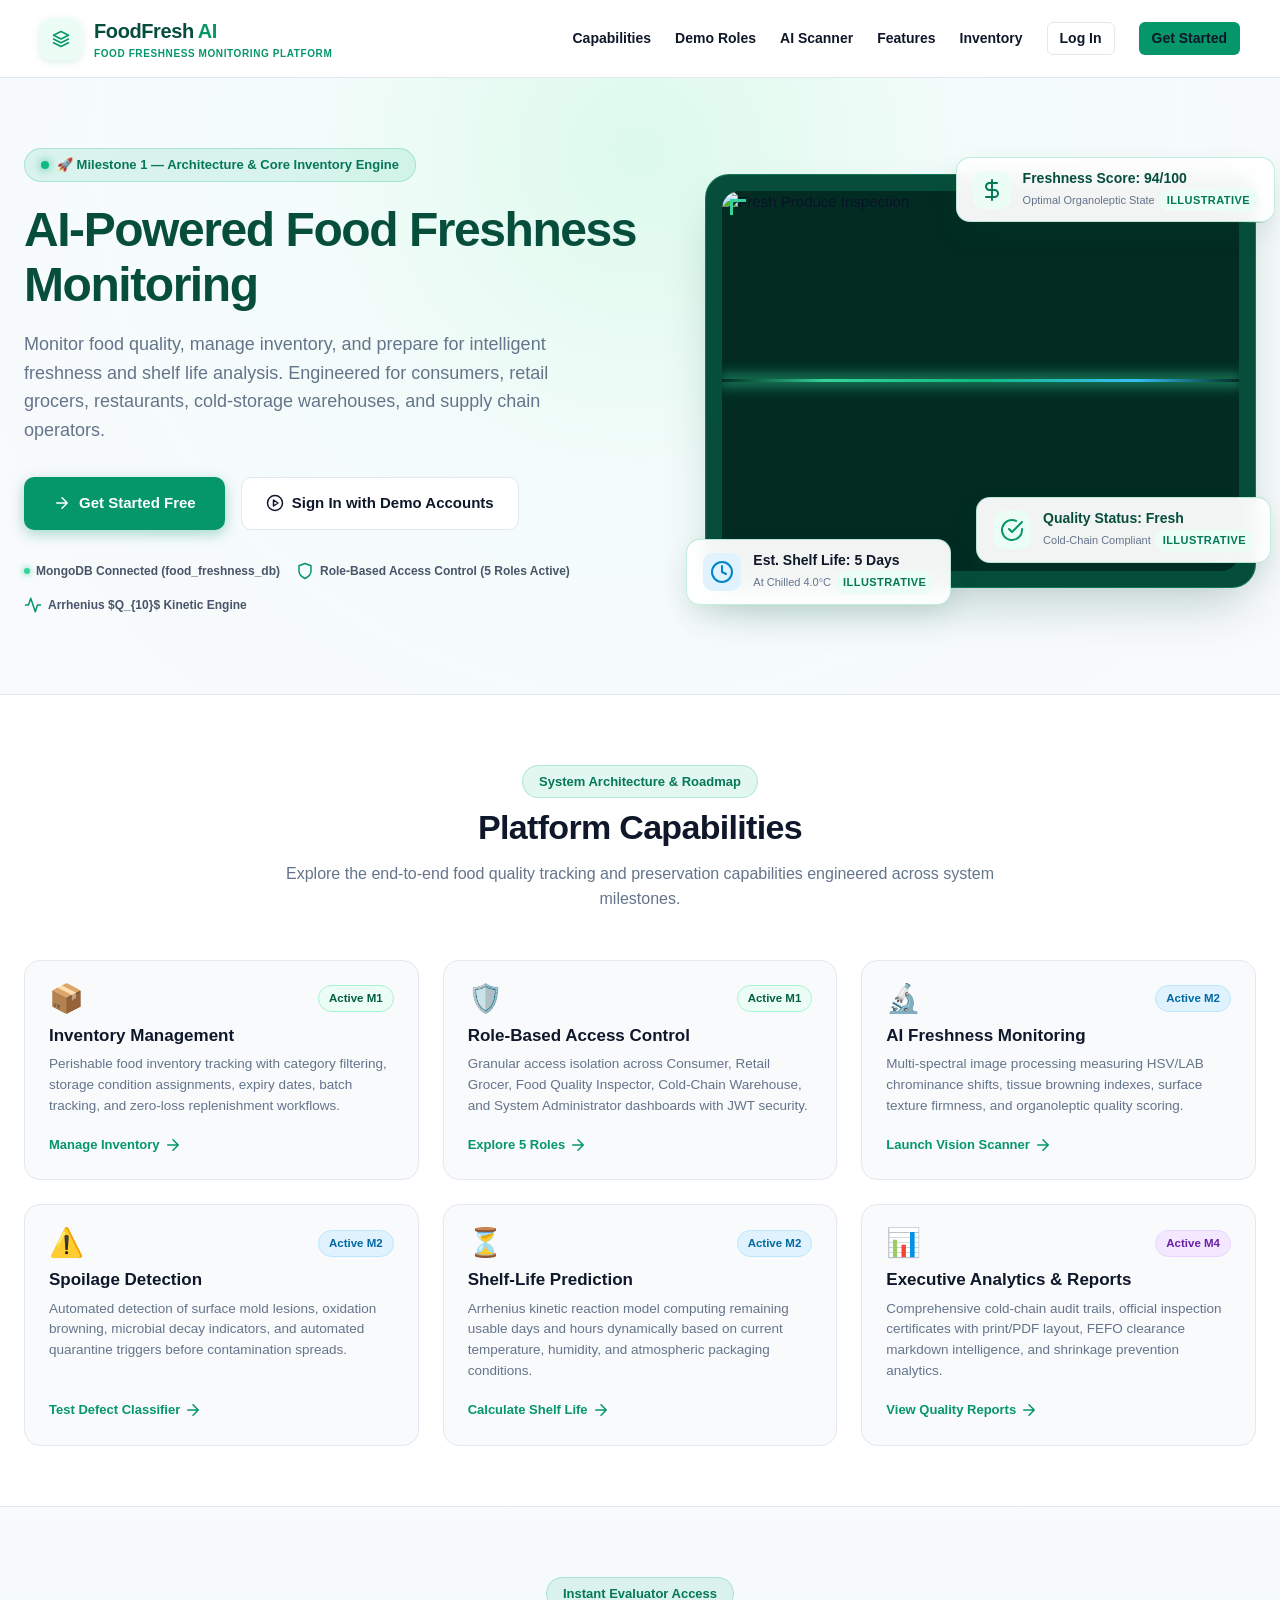
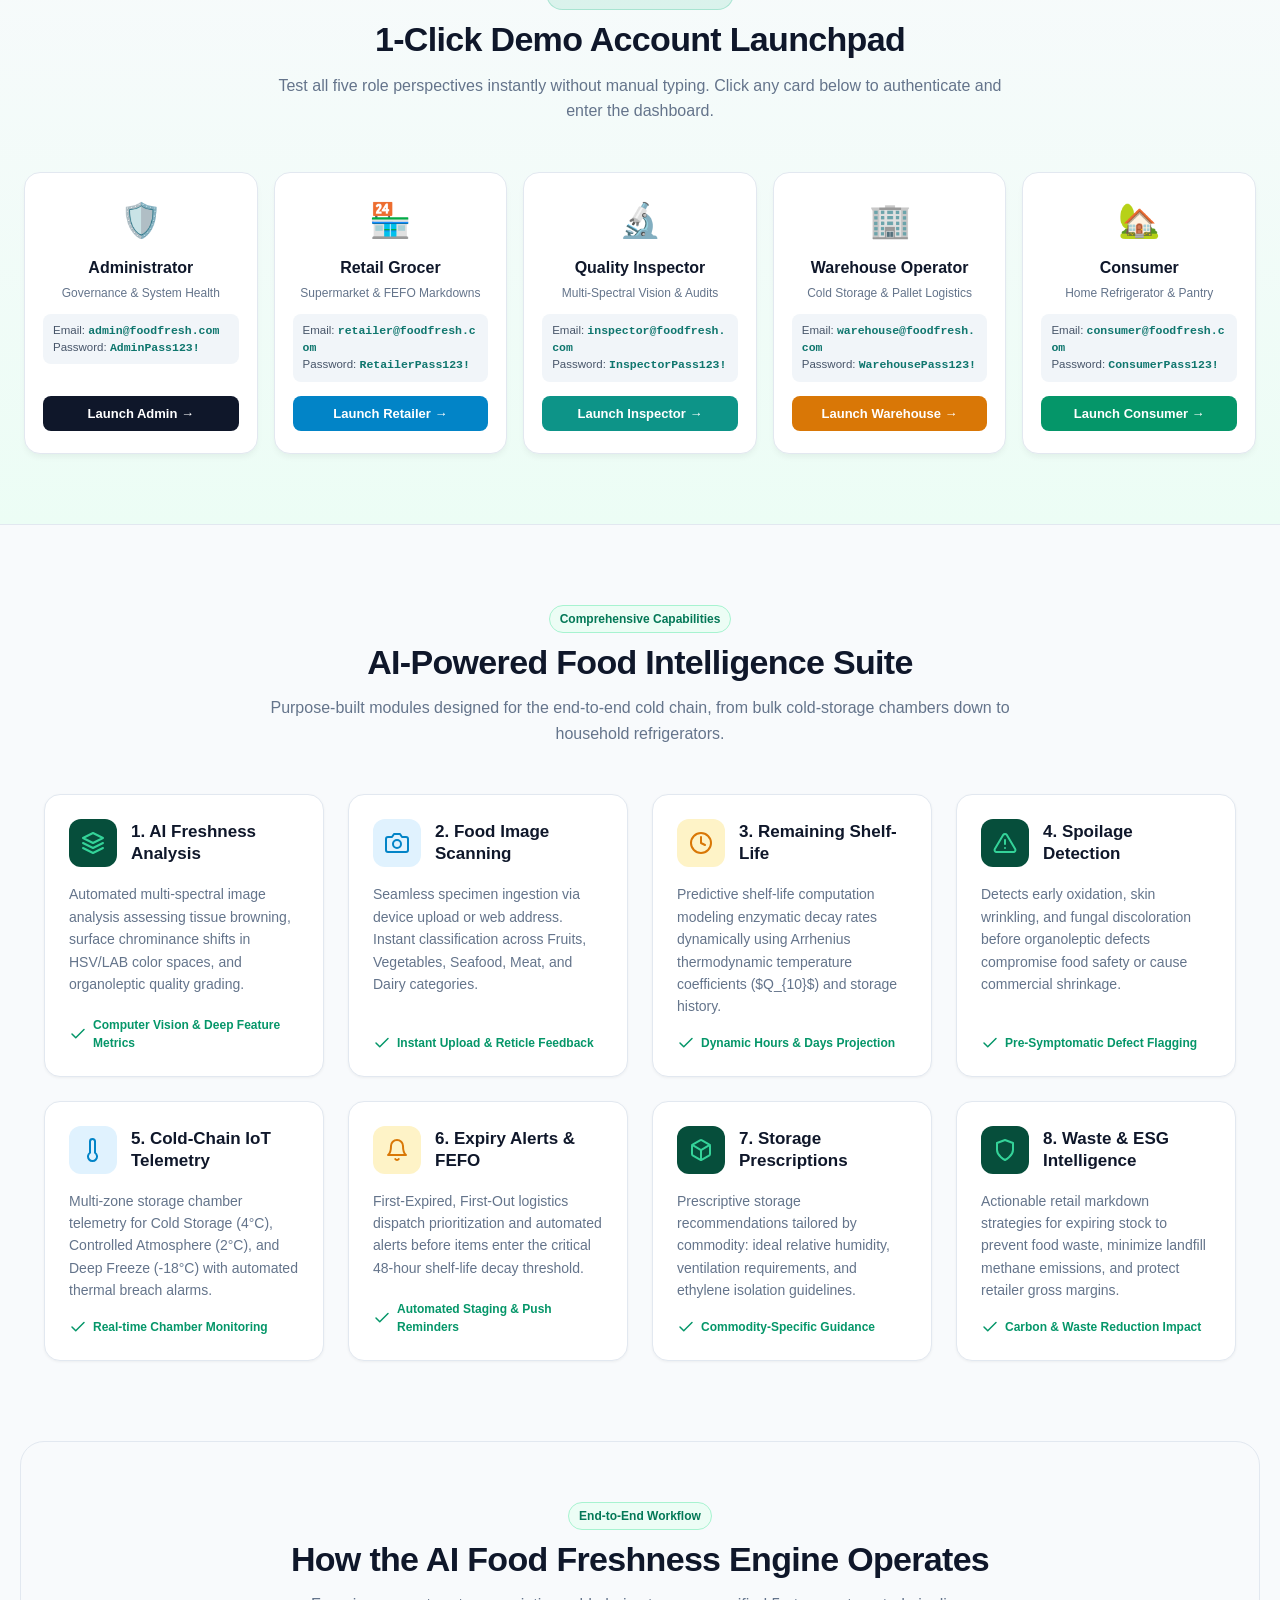
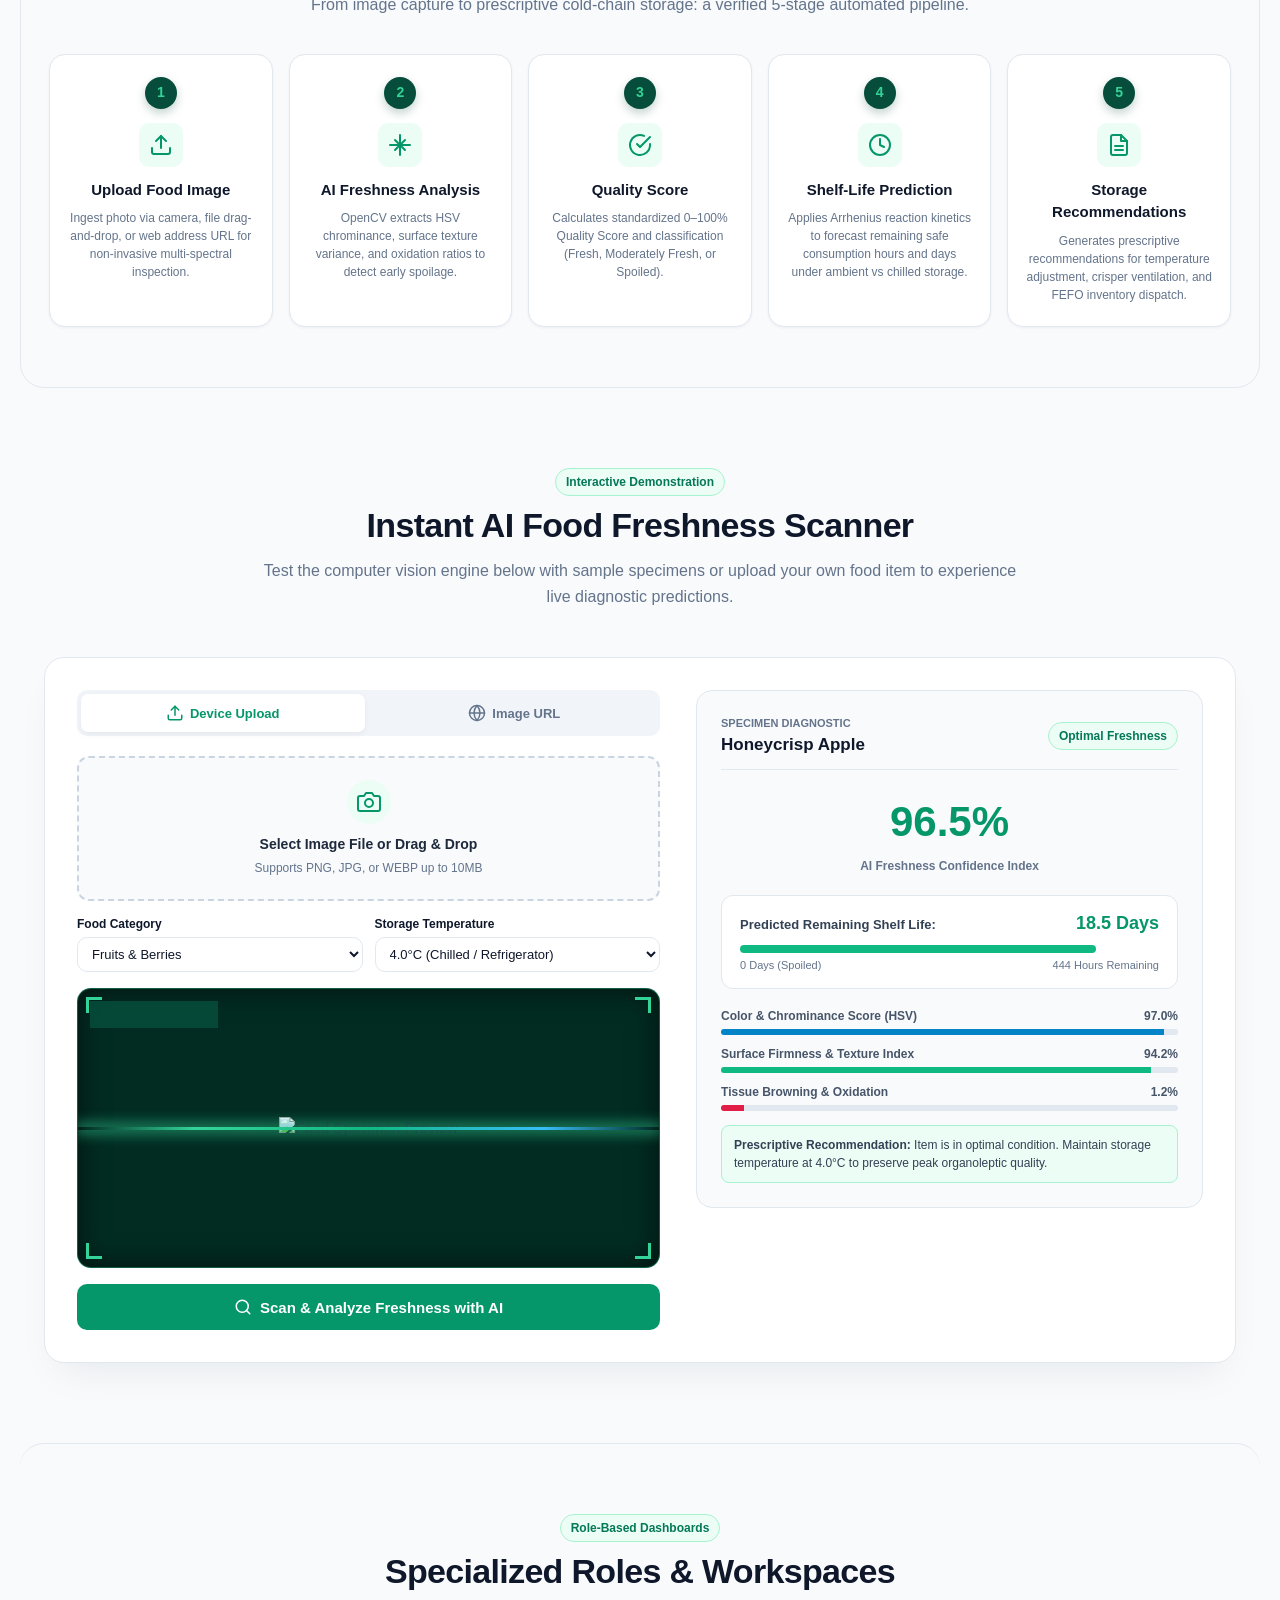
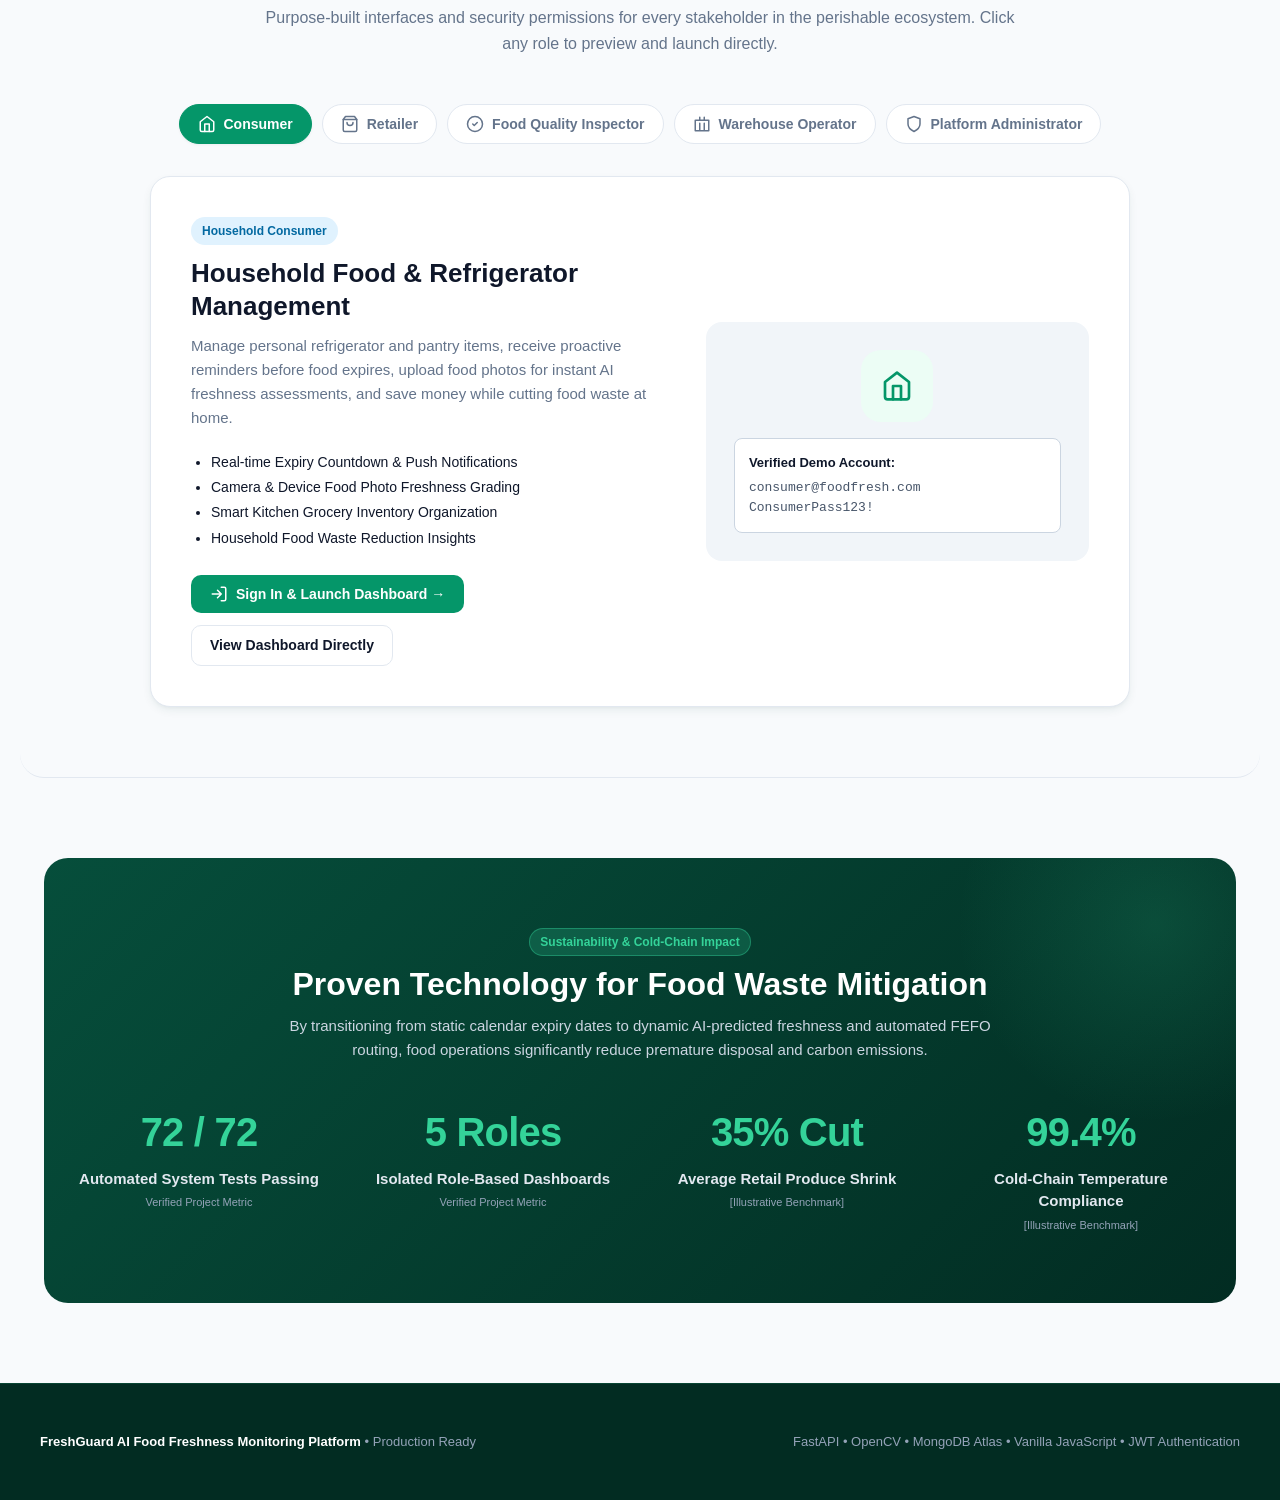
==== frontend/index.html @ 6774d681 "Initial commit: Food Freshness Monitoring Platform" ====
<!DOCTYPE html>
<html lang="en">
<head>
  <meta charset="UTF-8">
  <meta name="viewport" content="width=device-width, initial-scale=1.0">
  <title>FoodFresh AI | AI-Powered Food Freshness Monitoring Platform</title>
  <link rel="stylesheet" href="css/style.css">
  <link rel="stylesheet" href="css/dashboard.css">
  <style>
    /* ==========================================================================
       Landing Page Specific Styling - Premium Environmental Food-Tech SaaS
       ========================================================================== */
    .landing-header {
      background: rgba(255, 255, 255, 0.92);
      backdrop-filter: blur(12px);
      -webkit-backdrop-filter: blur(12px);
      border-bottom: 1px solid var(--border-color);
      padding: 16px 40px;
      display: flex;
      align-items: center;
      justify-content: space-between;
      position: sticky;
      top: 0;
      z-index: 100;
    }
    .landing-nav-links {
      display: flex;
      align-items: center;
      gap: 24px;
    }
    .landing-nav-links a {
      font-size: 14px;
      font-weight: 600;
      color: var(--text-main);
      transition: color 0.2s ease;
    }
    .landing-nav-links a:hover {
      color: var(--primary);
    }
    .landing-account {
      display: none;
      align-items: center;
      gap: 10px;
      white-space: nowrap;
    }
    .landing-account-name {
      color: var(--forest-900);
      font-size: 13px;
      font-weight: 700;
    }

    /* Hero Section */
    .landing-hero {
      position: relative;
      padding: 70px 24px 80px;
      background: radial-gradient(circle at 50% 12%, rgba(209, 250, 229, 0.7) 0%, rgba(240, 253, 250, 0.6) 40%, #f8fafc 85%);
      border-bottom: 1px solid var(--border-color);
      overflow: hidden;
    }
    .hero-container {
      max-width: 1240px;
      margin: 0 auto;
      display: grid;
      grid-template-columns: 1.15fr 1fr;
      gap: 48px;
      align-items: center;
    }
    @media (max-width: 960px) {
      .hero-container {
        grid-template-columns: 1fr;
        text-align: center;
        gap: 40px;
      }
      .landing-header {
        padding: 14px 20px;
      }
      .landing-nav-links {
        display: none;
      }
    }

    .hero-badge {
      display: inline-flex;
      align-items: center;
      gap: 8px;
      background: rgba(16, 185, 129, 0.12);
      color: var(--primary-hover);
      padding: 6px 16px;
      border-radius: var(--radius-full);
      font-size: 13px;
      font-weight: 700;
      margin-bottom: 20px;
      border: 1px solid rgba(16, 185, 129, 0.25);
    }
    .hero-title {
      font-size: 48px;
      font-weight: 900;
      color: #064e3b;
      letter-spacing: -0.03em;
      line-height: 1.15;
      margin-bottom: 18px;
    }
    .hero-subtitle {
      font-size: 18px;
      color: var(--text-muted);
      line-height: 1.6;
      margin-bottom: 32px;
      max-width: 580px;
    }
    .hero-actions {
      display: flex;
      align-items: center;
      gap: 16px;
      flex-wrap: wrap;
      margin-bottom: 32px;
    }
    @media (max-width: 960px) {
      .hero-actions {
        justify-content: center;
      }
      .hero-subtitle {
        margin-left: auto;
        margin-right: auto;
      }
    }

    .hero-status-pills {
      display: flex;
      align-items: center;
      gap: 16px;
      flex-wrap: wrap;
    }
    .hero-pill-item {
      display: flex;
      align-items: center;
      gap: 6px;
      font-size: 12px;
      color: #475569;
      font-weight: 600;
    }

    /* Hero Interactive Visual Showcase & Floating Badges */
    .hero-visual-card {
      position: relative;
      background: #064e3b;
      border-radius: 24px;
      overflow: visible;
      box-shadow: 0 25px 50px -12px rgba(6, 78, 59, 0.25);
      border: 1px solid rgba(52, 211, 153, 0.3);
      padding: 16px;
    }
    .hero-img-box {
      position: relative;
      width: 100%;
      height: 380px;
      border-radius: 18px;
      overflow: hidden;
      background: #022c22;
      display: flex;
      align-items: center;
      justify-content: center;
    }
    .hero-specimen-img {
      width: 100%;
      height: 100%;
      object-fit: cover;
      filter: saturate(1.1) contrast(1.05);
    }

    /* Floating Cards Positioning on Hero */
    .fc-top-right {
      top: -18px;
      right: -20px;
    }
    .fc-bottom-left {
      bottom: -18px;
      left: -20px;
    }
    .fc-bottom-right {
      bottom: 24px;
      right: -16px;
    }
    @media (max-width: 768px) {
      .floating-fresh-card {
        position: static;
        margin: 8px 0;
        animation: none;
      }
      .hero-visual-card {
        padding: 10px;
      }
      .hero-img-box {
        height: 260px;
      }
    }

    /* Section Headings */
    .section-wrap {
      max-width: 1240px;
      margin: 80px auto;
      padding: 0 24px;
    }
    .section-header-center {
      text-align: center;
      max-width: 760px;
      margin: 0 auto 48px;
    }
    .section-header-center h2 {
      font-size: 34px;
      font-weight: 800;
      color: #0f172a;
      letter-spacing: -0.02em;
      margin-bottom: 12px;
    }
    .section-header-center p {
      font-size: 16px;
      color: var(--text-muted);
      line-height: 1.6;
    }

    /* Feature Showcase 8-Card Grid */
    .features-grid {
      display: grid;
      grid-template-columns: repeat(auto-fit, minmax(270px, 1fr));
      gap: 24px;
    }
    .feature-card {
      background: #ffffff;
      border: 1px solid var(--border-color);
      border-radius: 16px;
      padding: 24px;
      box-shadow: var(--shadow-sm);
      transition: all 0.25s cubic-bezier(0.4, 0, 0.2, 1);
      display: flex;
      flex-direction: column;
      position: relative;
      overflow: hidden;
    }
    .feature-card:hover {
      transform: translateY(-4px);
      box-shadow: 0 16px 30px -6px rgba(6, 78, 59, 0.12);
      border-color: rgba(16, 185, 129, 0.4);
    }
    .feature-card-header {
      display: flex;
      align-items: center;
      gap: 14px;
      margin-bottom: 16px;
    }
    .feature-icon-box {
      width: 48px;
      height: 48px;
      border-radius: 12px;
      background: var(--primary-light);
      color: var(--primary);
      display: flex;
      align-items: center;
      justify-content: center;
      flex-shrink: 0;
    }
    .feature-icon-box.forest {
      background: #064e3b;
      color: #34d399;
    }
    .feature-icon-box.blue {
      background: #e0f2fe;
      color: #0284c7;
    }
    .feature-icon-box.amber {
      background: #fef3c7;
      color: #d97706;
    }
    .feature-card-title {
      font-size: 17px;
      font-weight: 700;
      color: var(--text-main);
      line-height: 1.3;
    }
    .feature-card-desc {
      font-size: 14px;
      color: var(--text-muted);
      line-height: 1.6;
      flex: 1;
      margin-bottom: 16px;
    }
    .feature-card-meta {
      font-size: 12px;
      font-weight: 600;
      color: var(--primary);
      display: flex;
      align-items: center;
      gap: 6px;
    }

    /* 5-Step Visual Animated Workflow */
    .workflow-timeline {
      display: grid;
      grid-template-columns: repeat(5, 1fr);
      gap: 16px;
      position: relative;
      margin-top: 20px;
    }
    @media (max-width: 1024px) {
      .workflow-timeline {
        grid-template-columns: 1fr;
        gap: 20px;
      }
    }
    .workflow-step-card {
      background: white;
      border: 1px solid var(--border-color);
      border-radius: 16px;
      padding: 22px 18px;
      text-align: center;
      position: relative;
      box-shadow: var(--shadow-sm);
      transition: all 0.25s ease;
      display: flex;
      flex-direction: column;
      align-items: center;
    }
    .workflow-step-card:hover {
      transform: translateY(-4px);
      box-shadow: var(--shadow-md);
      border-color: var(--accent);
    }
    .workflow-step-badge {
      width: 32px;
      height: 32px;
      border-radius: 50%;
      background: var(--forest-900);
      color: #34d399;
      font-weight: 800;
      font-size: 14px;
      display: flex;
      align-items: center;
      justify-content: center;
      margin-bottom: 14px;
      box-shadow: 0 4px 10px rgba(6, 78, 59, 0.25);
    }
    .workflow-step-icon {
      width: 44px;
      height: 44px;
      border-radius: 10px;
      background: var(--primary-light);
      color: var(--primary);
      display: flex;
      align-items: center;
      justify-content: center;
      margin-bottom: 12px;
    }
    .workflow-step-title {
      font-size: 15px;
      font-weight: 700;
      color: var(--text-main);
      margin-bottom: 8px;
    }
    .workflow-step-desc {
      font-size: 12px;
      color: var(--text-muted);
      line-height: 1.5;
    }

    /* Live Scanner Card */
    .scanner-showcase-card {
      background: #ffffff;
      border: 1px solid var(--border-color);
      border-radius: 20px;
      box-shadow: 0 20px 40px -15px rgba(15, 23, 42, 0.08);
      padding: 32px;
      display: grid;
      grid-template-columns: 1.15fr 1fr;
      gap: 36px;
      align-items: start;
    }
    @media (max-width: 960px) {
      .scanner-showcase-card {
        grid-template-columns: 1fr;
        padding: 20px;
      }
    }
    .scanner-mode-tabs {
      display: flex;
      gap: 8px;
      background: #f1f5f9;
      padding: 4px;
      border-radius: 10px;
      margin-bottom: 20px;
    }
    .scanner-mode-tab {
      flex: 1;
      padding: 10px;
      text-align: center;
      border: none;
      background: none;
      font-size: 13px;
      font-weight: 700;
      color: #64748b;
      cursor: pointer;
      border-radius: 7px;
      transition: all 0.2s ease;
      display: flex;
      align-items: center;
      justify-content: center;
      gap: 6px;
    }
    .scanner-mode-tab.active {
      background: #ffffff;
      color: var(--primary);
      box-shadow: 0 2px 6px rgba(0,0,0,0.06);
    }
    .scanner-viewport-box {
      position: relative;
      width: 100%;
      height: 280px;
      background: #022c22;
      border-radius: 14px;
      overflow: hidden;
      display: flex;
      align-items: center;
      justify-content: center;
      border: 1px solid rgba(52, 211, 153, 0.3);
      box-shadow: inset 0 0 30px rgba(0,0,0,0.6);
      margin-top: 16px;
    }
    .scanner-viewport-img {
      max-width: 100%;
      max-height: 100%;
      object-fit: contain;
      transition: all 0.3s ease;
    }
    .scanner-corner-bracket {
      position: absolute;
      width: 16px;
      height: 16px;
      border-color: #34d399;
      border-style: solid;
      pointer-events: none;
    }
    .c-tl { top: 8px; left: 8px; border-width: 3px 0 0 3px; }
    .c-tr { top: 8px; right: 8px; border-width: 3px 3px 0 0; }
    .c-bl { bottom: 8px; left: 8px; border-width: 0 0 3px 3px; }
    .c-br { bottom: 8px; right: 8px; border-width: 0 3px 3px 0; }
    .scanner-status-pill {
      position: absolute;
      top: 12px;
      left: 12px;
      background: rgba(6, 78, 59, 0.85);
      backdrop-filter: blur(4px);
      border: 1px solid rgba(52, 211, 153, 0.35);
      color: #34d399;
      font-size: 11px;
      font-weight: 700;
      padding: 4px 10px;
      border-radius: 9999px;
      display: flex;
      align-items: center;
      gap: 6px;
      z-index: 12;
    }
    .scanner-pulse-dot {
      width: 6px;
      height: 6px;
      background: #34d399;
      border-radius: 50%;
      box-shadow: 0 0 6px #34d399;
      animation: pDot 1.4s infinite ease-in-out;
    }
    @keyframes pDot {
      0%, 100% { opacity: 1; }
      50% { opacity: 0.3; }
    }
    .sample-pill-row {
      display: flex;
      gap: 8px;
      flex-wrap: wrap;
      margin: 10px 0 16px;
    }
    .sample-pill-btn {
      background: #f8fafc;
      border: 1px solid #cbd5e1;
      padding: 6px 12px;
      border-radius: 20px;
      font-size: 12px;
      font-weight: 600;
      color: #334155;
      cursor: pointer;
      transition: all 0.15s ease;
      display: inline-flex;
      align-items: center;
      gap: 6px;
    }
    .sample-pill-btn:hover, .sample-pill-btn.active {
      background: var(--primary);
      color: #ffffff;
      border-color: var(--primary);
    }
    .scanner-results-card {
      background: #f8fafc;
      border: 1px solid var(--border-color);
      border-radius: 16px;
      padding: 24px;
    }

    /* Role Showcase Section */
    .role-tabs-wrap {
      display: flex;
      justify-content: center;
      gap: 10px;
      flex-wrap: wrap;
      margin-bottom: 32px;
    }
    .role-nav-btn {
      background: white;
      border: 1px solid var(--border-color);
      padding: 10px 18px;
      border-radius: var(--radius-full);
      font-size: 14px;
      font-weight: 700;
      color: var(--text-muted);
      cursor: pointer;
      transition: var(--transition);
      display: flex;
      align-items: center;
      gap: 8px;
    }
    .role-nav-btn.active {
      background: var(--primary);
      color: white;
      border-color: var(--primary);
      box-shadow: var(--shadow-sm);
    }
    .role-display-card {
      max-width: 980px;
      margin: 0 auto;
      background: white;
      border: 1px solid var(--border-color);
      border-radius: 20px;
      padding: 40px;
      box-shadow: var(--shadow-md);
      display: grid;
      grid-template-columns: 1.25fr 1fr;
      gap: 36px;
      align-items: center;
    }
    @media (max-width: 800px) {
      .role-display-card {
        grid-template-columns: 1fr;
        padding: 24px;
      }
    }

    /* Impact Metrics */
    .impact-metrics-bar {
      background: var(--forest-gradient);
      color: white;
      padding: 70px 24px;
      margin-top: 80px;
      border-radius: 24px;
      position: relative;
      overflow: hidden;
    }
    .impact-metrics-bar::before {
      content: "";
      position: absolute;
      top: -30%;
      right: -10%;
      width: 400px;
      height: 400px;
      background: radial-gradient(circle, rgba(52, 211, 153, 0.15) 0%, transparent 70%);
      border-radius: 50%;
    }
    .impact-metrics-grid {
      max-width: 1200px;
      margin: 0 auto;
      display: grid;
      grid-template-columns: repeat(auto-fit, minmax(220px, 1fr));
      gap: 32px;
      text-align: center;
      position: relative;
      z-index: 2;
    }
    .impact-stat-val {
      font-size: 40px;
      font-weight: 900;
      color: #34d399;
      letter-spacing: -0.02em;
      margin-bottom: 6px;
    }
    .impact-stat-label {
      font-size: 15px;
      color: #e2e8f0;
      font-weight: 600;
    }
    .impact-stat-tag {
      font-size: 11px;
      color: #94a3b8;
      margin-top: 4px;
      font-weight: 500;
    }

    /* Platform Capabilities Styling */
    .capabilities-section {
      background: #ffffff;
      padding: 70px 24px 60px;
      border-bottom: 1px solid var(--border-color);
    }
    .capabilities-grid {
      display: grid;
      grid-template-columns: repeat(3, 1fr);
      gap: 24px;
      max-width: 1240px;
      margin: 0 auto;
    }
    @media (max-width: 992px) {
      .capabilities-grid {
        grid-template-columns: repeat(2, 1fr);
      }
    }
    @media (max-width: 640px) {
      .capabilities-grid {
        grid-template-columns: 1fr;
      }
    }
    .capability-card {
      background: #f8fafc;
      border: 1px solid var(--border-color);
      border-radius: 16px;
      padding: 24px;
      display: flex;
      flex-direction: column;
      justify-content: space-between;
      transition: all 0.25s ease;
      position: relative;
      overflow: hidden;
    }
    .capability-card:hover {
      transform: translateY(-4px);
      box-shadow: 0 12px 28px -6px rgba(15, 23, 42, 0.1);
      border-color: var(--primary);
      background: #ffffff;
    }
    .capability-badge-active {
      display: inline-flex;
      align-items: center;
      gap: 6px;
      padding: 4px 10px;
      border-radius: 9999px;
      font-size: 11.5px;
      font-weight: 700;
      background: #ecfdf5;
      color: #065f46;
      border: 1px solid #a7f3d0;
    }
    .capability-badge-m2 {
      display: inline-flex;
      align-items: center;
      gap: 6px;
      padding: 4px 10px;
      border-radius: 9999px;
      font-size: 11.5px;
      font-weight: 700;
      background: #e0f2fe;
      color: #0369a1;
      border: 1px solid #bae6fd;
    }
    .capability-badge-m4 {
      display: inline-flex;
      align-items: center;
      gap: 6px;
      padding: 4px 10px;
      border-radius: 9999px;
      font-size: 11.5px;
      font-weight: 700;
      background: #f3e8ff;
      color: #6b21a8;
      border: 1px solid #e9d5ff;
    }
    .capability-icon {
      font-size: 28px;
      line-height: 1;
    }
    .capability-title {
      font-size: 17px;
      font-weight: 800;
      color: #0f172a;
      margin-top: 6px;
      margin-bottom: 8px;
    }
    .capability-desc {
      font-size: 13.5px;
      color: #64748b;
      line-height: 1.55;
      margin-bottom: 16px;
    }
    .capability-link {
      font-size: 13px;
      font-weight: 700;
      color: var(--primary);
      display: inline-flex;
      align-items: center;
      gap: 4px;
      text-decoration: none;
      transition: gap 0.2s ease;
    }
    .capability-link:hover {
      gap: 8px;
      color: var(--primary-hover);
    }

    /* 1-Click Demo Launchpad Section Styling */
    .demo-launchpad-section {
      background: linear-gradient(180deg, #f8fafc 0%, #ecfdf5 100%);
      padding: 70px 24px;
      border-bottom: 1px solid var(--border-color);
    }
    .demo-launchpad-grid {
      display: grid;
      grid-template-columns: repeat(5, 1fr);
      gap: 16px;
      max-width: 1240px;
      margin: 0 auto;
    }
    @media (max-width: 1100px) {
      .demo-launchpad-grid {
        grid-template-columns: repeat(3, 1fr);
      }
    }
    @media (max-width: 720px) {
      .demo-launchpad-grid {
        grid-template-columns: 1fr;
      }
    }
    .demo-role-card {
      background: #ffffff;
      border: 1px solid #e2e8f0;
      border-radius: 16px;
      padding: 22px 18px;
      text-align: center;
      display: flex;
      flex-direction: column;
      justify-content: space-between;
      box-shadow: 0 4px 6px -1px rgba(0, 0, 0, 0.05);
      transition: all 0.25s ease;
    }
    .demo-role-card:hover {
      transform: translateY(-4px);
      box-shadow: 0 14px 24px -4px rgba(13, 148, 136, 0.15);
      border-color: #10b981;
    }
    .demo-role-icon {
      font-size: 34px;
      margin-bottom: 10px;
    }
    .demo-role-name {
      font-size: 16px;
      font-weight: 800;
      color: #0f172a;
      margin-bottom: 4px;
    }
    .demo-role-scope {
      font-size: 12px;
      color: #64748b;
      margin-bottom: 12px;
    }
    .demo-role-creds {
      background: #f1f5f9;
      border-radius: 8px;
      padding: 8px 10px;
      font-size: 11.5px;
      color: #475569;
      text-align: left;
      margin-bottom: 14px;
      word-break: break-all;
    }
    .demo-role-creds code {
      color: #0f766e;
      font-weight: 700;
    }
    .demo-launch-btn {
      width: 100%;
      padding: 10px 14px;
      font-size: 13px;
      font-weight: 700;
      border-radius: 8px;
      border: none;
      cursor: pointer;
      display: inline-flex;
      align-items: center;
      justify-content: center;
      gap: 6px;
      transition: all 0.2s ease;
    }
    .demo-launch-btn:hover {
      opacity: 0.92;
      transform: translateY(-1px);
    }

    .landing-footer {
      background: #022c22;
      color: #94a3b8;
      padding: 48px 24px;
      text-align: center;
      font-size: 13px;
      border-top: 1px solid rgba(52, 211, 153, 0.15);
    }
  </style>
</head>
<body>

  <!-- Navigation Header -->
  <header class="landing-header">
    <div style="display: flex; align-items: center; gap: 12px;">
      <div class="brand-icon" style="width: 42px; height: 42px; border-radius: 12px; background: var(--primary-light); color: var(--primary); display: flex; align-items: center; justify-content: center; font-size: 22px; box-shadow: 0 2px 8px rgba(5, 150, 105, 0.15);">
        🌱
      </div>
      <div>
        <div style="font-weight: 900; font-size: 20px; color: #064e3b; letter-spacing: -0.02em; display: flex; align-items: center; gap: 4px;">
          FoodFresh<span style="color: var(--primary);">AI</span>
        </div>
        <div style="font-size: 10px; font-weight: 800; color: #059669; text-transform: uppercase; letter-spacing: 0.06em;">
          Food Freshness Monitoring Platform
        </div>
      </div>
    </div>

    <nav class="landing-nav-links">
      <a href="#capabilities">Capabilities</a>
      <a href="#demo-launchpad">Demo Roles</a>
      <a href="#scanner">AI Scanner</a>
      <a href="#features">Features</a>
      <a href="inventory.html">Inventory</a>
      <a href="login.html" class="btn btn-secondary btn-sm" style="font-weight:700;">Log In</a>
      <a href="register.html" class="btn btn-primary btn-sm" style="font-weight:700;">Get Started</a>
    </nav>
    <div id="landing-account" class="landing-account" aria-live="polite">
      <span id="landing-account-name" class="landing-account-name"></span>
      <a id="landing-dashboard-link" href="dashboard.html" class="btn btn-primary btn-sm">My Dashboard</a>
      <a href="profile.html" class="btn btn-secondary btn-sm">Account</a>
      <button id="landing-signout" type="button" class="btn btn-secondary btn-sm">Sign out</button>
    </div>
  </header>

  <!-- Hero Section -->
  <section class="landing-hero" id="home">
    <div class="hero-container">
      <!-- Left Hero Column -->
      <div>
        <div class="hero-badge">
          <span class="scanner-pulse-dot" style="display:inline-block; width:8px; height:8px; border-radius:50%; background:#10b981; box-shadow:0 0 10px #10b981;"></span>
          <span>🚀 Milestone 1 — Architecture &amp; Core Inventory Engine</span>
        </div>
        <h1 class="hero-title">AI-Powered Food Freshness Monitoring</h1>
        <p class="hero-subtitle">
          Monitor food quality, manage inventory, and prepare for intelligent freshness and shelf life analysis. Engineered for consumers, retail grocers, restaurants, cold-storage warehouses, and supply chain operators.
        </p>

        <div class="hero-actions">
          <a href="register.html" class="btn btn-primary" style="padding: 14px 28px; font-size: 15px; font-weight: 700; box-shadow: 0 4px 14px rgba(5, 150, 105, 0.35);">
            <span class="svg-icon">
              <svg viewBox="0 0 24 24"><path d="M5 12h14M12 5l7 7-7 7"/></svg>
            </span>
            Get Started Free
          </a>
          <a href="#demo-launchpad" class="btn btn-secondary" style="padding: 14px 24px; font-size: 15px; font-weight: 600;">
            <span class="svg-icon">
              <svg viewBox="0 0 24 24"><circle cx="12" cy="12" r="10"/><polygon points="10 8 16 12 10 16 10 8"/></svg>
            </span>
            Sign In with Demo Accounts
          </a>
        </div>

        <div class="hero-status-pills">
          <div class="hero-pill-item">
            <span class="scanner-pulse-dot"></span>
            <span>MongoDB Connected (food_freshness_db)</span>
          </div>
          <div class="hero-pill-item">
            <span class="svg-icon" style="color: var(--primary);">
              <svg viewBox="0 0 24 24"><path d="M12 22s8-4 8-10V5l-8-3-8 3v7c0 6 8 10 8 10z"/></svg>
            </span>
            <span>Role-Based Access Control (5 Roles Active)</span>
          </div>
          <div class="hero-pill-item">
            <span class="svg-icon" style="color: var(--primary);">
              <svg viewBox="0 0 24 24"><path d="M22 12h-4l-3 9L9 3l-3 9H2"/></svg>
            </span>
            <span>Arrhenius $Q_{10}$ Kinetic Engine</span>
          </div>
        </div>
      </div>

      <!-- Right Hero Visual with Specimen & Floating Illustrative Cards -->
      <div>
        <div class="hero-visual-card">
          <div class="hero-img-box">
            <!-- Specimen Photo -->
            <img
              src="https://images.unsplash.com/photo-1619566636858-adf3ef46400b?auto=format&fit=crop&w=800&q=80"
              alt="Fresh Produce Inspection"
              class="hero-specimen-img"
            >
            <!-- Animated Laser Scan Beam -->
            <div class="scanner-laser-bar"></div>
            <!-- Reticle brackets -->
            <div class="scanner-corner-bracket c-tl"></div>
            <div class="scanner-corner-bracket c-tr"></div>
            <div class="scanner-corner-bracket c-bl"></div>
            <div class="scanner-corner-bracket c-br"></div>
          </div>

          <!-- Floating Illustrative Badges (Explicitly Labeled) -->
          <div class="floating-fresh-card fc-top-right delay-1">
            <div style="width: 38px; height: 38px; border-radius: 10px; background: #ecfdf5; color: #047857; display: flex; align-items: center; justify-content: center;">
              <span class="svg-icon svg-icon-lg">
                <svg viewBox="0 0 24 24"><path d="M12 2v20M17 5H9.5a3.5 3.5 0 0 0 0 7h5a3.5 3.5 0 0 1 0 7H6"/></svg>
              </span>
            </div>
            <div>
              <div style="font-size: 14px; font-weight: 800; color: #064e3b;">Freshness Score: 94/100</div>
              <div style="font-size: 11px; color: #64748b; display: flex; align-items: center; gap: 4px;">
                <span>Optimal Organoleptic State</span>
                <span class="floating-card-pill">Illustrative</span>
              </div>
            </div>
          </div>

          <div class="floating-fresh-card fc-bottom-left delay-2">
            <div style="width: 38px; height: 38px; border-radius: 10px; background: #e0f2fe; color: #0284c7; display: flex; align-items: center; justify-content: center;">
              <span class="svg-icon svg-icon-lg">
                <svg viewBox="0 0 24 24"><circle cx="12" cy="12" r="10"/><polyline points="12 6 12 12 16 14"/></svg>
              </span>
            </div>
            <div>
              <div style="font-size: 14px; font-weight: 800; color: #0f172a;">Est. Shelf Life: 5 Days</div>
              <div style="font-size: 11px; color: #64748b; display: flex; align-items: center; gap: 4px;">
                <span>At Chilled 4.0°C</span>
                <span class="floating-card-pill">Illustrative</span>
              </div>
            </div>
          </div>

          <div class="floating-fresh-card fc-bottom-right">
            <div style="width: 38px; height: 38px; border-radius: 10px; background: #ecfdf5; color: #059669; display: flex; align-items: center; justify-content: center;">
              <span class="svg-icon svg-icon-lg">
                <svg viewBox="0 0 24 24"><path d="M22 11.08V12a10 10 0 1 1-5.93-9.14"/><polyline points="22 4 12 14.01 9 11.01"/></svg>
              </span>
            </div>
            <div>
              <div style="font-size: 14px; font-weight: 800; color: #064e3b;">Quality Status: Fresh</div>
              <div style="font-size: 11px; color: #64748b; display: flex; align-items: center; gap: 4px;">
                <span>Cold-Chain Compliant</span>
                <span class="floating-card-pill">Illustrative</span>
              </div>
            </div>
          </div>
        </div>
      </div>
    </div>
  </section>

  <!-- Platform Capabilities Section (Milestone 1, 2 & 4 Architecture) -->
  <section id="capabilities" class="capabilities-section">
    <div class="section-header-center">
      <span class="hero-badge" style="margin-bottom: 8px;">System Architecture &amp; Roadmap</span>
      <h2>Platform Capabilities</h2>
      <p>Explore the end-to-end food quality tracking and preservation capabilities engineered across system milestones.</p>
    </div>

    <div class="capabilities-grid">
      <!-- 1. Inventory Management (Active M1) -->
      <div class="capability-card">
        <div>
          <div style="display:flex; justify-content:space-between; align-items:center; margin-bottom:12px;">
            <div class="capability-icon">📦</div>
            <span class="capability-badge-active">Active M1</span>
          </div>
          <h3 class="capability-title">Inventory Management</h3>
          <p class="capability-desc">
            Perishable food inventory tracking with category filtering, storage condition assignments, expiry dates, batch tracking, and zero-loss replenishment workflows.
          </p>
        </div>
        <div>
          <a href="inventory.html" class="capability-link">
            <span>Manage Inventory</span>
            <span class="svg-icon"><svg viewBox="0 0 24 24"><path d="M5 12h14M12 5l7 7-7 7"/></svg></span>
          </a>
        </div>
      </div>

      <!-- 2. Role-Based Access Control (Active M1) -->
      <div class="capability-card">
        <div>
          <div style="display:flex; justify-content:space-between; align-items:center; margin-bottom:12px;">
            <div class="capability-icon">🛡️</div>
            <span class="capability-badge-active">Active M1</span>
          </div>
          <h3 class="capability-title">Role-Based Access Control</h3>
          <p class="capability-desc">
            Granular access isolation across Consumer, Retail Grocer, Food Quality Inspector, Cold-Chain Warehouse, and System Administrator dashboards with JWT security.
          </p>
        </div>
        <div>
          <a href="#demo-launchpad" class="capability-link">
            <span>Explore 5 Roles</span>
            <span class="svg-icon"><svg viewBox="0 0 24 24"><path d="M5 12h14M12 5l7 7-7 7"/></svg></span>
          </a>
        </div>
      </div>

      <!-- 3. AI Freshness Monitoring (Milestone 2) -->
      <div class="capability-card">
        <div>
          <div style="display:flex; justify-content:space-between; align-items:center; margin-bottom:12px;">
            <div class="capability-icon">🔬</div>
            <span class="capability-badge-m2">Active M2</span>
          </div>
          <h3 class="capability-title">AI Freshness Monitoring</h3>
          <p class="capability-desc">
            Multi-spectral image processing measuring HSV/LAB chrominance shifts, tissue browning indexes, surface texture firmness, and organoleptic quality scoring.
          </p>
        </div>
        <div>
          <a href="scan.html" class="capability-link">
            <span>Launch Vision Scanner</span>
            <span class="svg-icon"><svg viewBox="0 0 24 24"><path d="M5 12h14M12 5l7 7-7 7"/></svg></span>
          </a>
        </div>
      </div>

      <!-- 4. Spoilage Detection (Milestone 2) -->
      <div class="capability-card">
        <div>
          <div style="display:flex; justify-content:space-between; align-items:center; margin-bottom:12px;">
            <div class="capability-icon">⚠️</div>
            <span class="capability-badge-m2">Active M2</span>
          </div>
          <h3 class="capability-title">Spoilage Detection</h3>
          <p class="capability-desc">
            Automated detection of surface mold lesions, oxidation browning, microbial decay indicators, and automated quarantine triggers before contamination spreads.
          </p>
        </div>
        <div>
          <a href="#scanner" class="capability-link">
            <span>Test Defect Classifier</span>
            <span class="svg-icon"><svg viewBox="0 0 24 24"><path d="M5 12h14M12 5l7 7-7 7"/></svg></span>
          </a>
        </div>
      </div>

      <!-- 5. Shelf-Life Prediction (Milestone 2) -->
      <div class="capability-card">
        <div>
          <div style="display:flex; justify-content:space-between; align-items:center; margin-bottom:12px;">
            <div class="capability-icon">⏳</div>
            <span class="capability-badge-m2">Active M2</span>
          </div>
          <h3 class="capability-title">Shelf-Life Prediction</h3>
          <p class="capability-desc">
            Arrhenius kinetic reaction model computing remaining usable days and hours dynamically based on current temperature, humidity, and atmospheric packaging conditions.
          </p>
        </div>
        <div>
          <a href="dashboard.html?view=shelf-life" class="capability-link">
            <span>Calculate Shelf Life</span>
            <span class="svg-icon"><svg viewBox="0 0 24 24"><path d="M5 12h14M12 5l7 7-7 7"/></svg></span>
          </a>
        </div>
      </div>

      <!-- 6. Executive Analytics & Reports (Milestone 4) -->
      <div class="capability-card">
        <div>
          <div style="display:flex; justify-content:space-between; align-items:center; margin-bottom:12px;">
            <div class="capability-icon">📊</div>
            <span class="capability-badge-m4">Active M4</span>
          </div>
          <h3 class="capability-title">Executive Analytics &amp; Reports</h3>
          <p class="capability-desc">
            Comprehensive cold-chain audit trails, official inspection certificates with print/PDF layout, FEFO clearance markdown intelligence, and shrinkage prevention analytics.
          </p>
        </div>
        <div>
          <a href="reports.html" class="capability-link">
            <span>View Quality Reports</span>
            <span class="svg-icon"><svg viewBox="0 0 24 24"><path d="M5 12h14M12 5l7 7-7 7"/></svg></span>
          </a>
        </div>
      </div>
    </div>
  </section>

  <!-- 1-Click Demo Accounts Launchpad -->
  <section id="demo-launchpad" class="demo-launchpad-section">
    <div class="section-header-center">
      <span class="hero-badge" style="margin-bottom: 8px;">Instant Evaluator Access</span>
      <h2>1-Click Demo Account Launchpad</h2>
      <p>Test all five role perspectives instantly without manual typing. Click any card below to authenticate and enter the dashboard.</p>
    </div>

    <div class="demo-launchpad-grid">
      <!-- Role 1: Administrator -->
      <div class="demo-role-card">
        <div>
          <div class="demo-role-icon">🛡️</div>
          <div class="demo-role-name">Administrator</div>
          <div class="demo-role-scope">Governance &amp; System Health</div>
          <div class="demo-role-creds">
            <div>Email: <code>admin@foodfresh.com</code></div>
            <div>Password: <code>AdminPass123!</code></div>
          </div>
        </div>
        <button type="button" class="demo-launch-btn" style="background:#0f172a; color:#ffffff;" onclick="demoQuickLogin('admin@foodfresh.com', 'AdminPass123!', 'admin-dashboard.html')">
          Launch Admin &rarr;
        </button>
      </div>

      <!-- Role 2: Retail Grocer -->
      <div class="demo-role-card">
        <div>
          <div class="demo-role-icon">🏪</div>
          <div class="demo-role-name">Retail Grocer</div>
          <div class="demo-role-scope">Supermarket &amp; FEFO Markdowns</div>
          <div class="demo-role-creds">
            <div>Email: <code>retailer@foodfresh.com</code></div>
            <div>Password: <code>RetailerPass123!</code></div>
          </div>
        </div>
        <button type="button" class="demo-launch-btn" style="background:#0284c7; color:#ffffff;" onclick="demoQuickLogin('retailer@foodfresh.com', 'RetailerPass123!', 'retailer-dashboard.html')">
          Launch Retailer &rarr;
        </button>
      </div>

      <!-- Role 3: Food Quality Inspector -->
      <div class="demo-role-card">
        <div>
          <div class="demo-role-icon">🔬</div>
          <div class="demo-role-name">Quality Inspector</div>
          <div class="demo-role-scope">Multi-Spectral Vision &amp; Audits</div>
          <div class="demo-role-creds">
            <div>Email: <code>inspector@foodfresh.com</code></div>
            <div>Password: <code>InspectorPass123!</code></div>
          </div>
        </div>
        <button type="button" class="demo-launch-btn" style="background:#0d9488; color:#ffffff;" onclick="demoQuickLogin('inspector@foodfresh.com', 'InspectorPass123!', 'dashboard-inspector.html')">
          Launch Inspector &rarr;
        </button>
      </div>

      <!-- Role 4: Warehouse Operator -->
      <div class="demo-role-card">
        <div>
          <div class="demo-role-icon">🏢</div>
          <div class="demo-role-name">Warehouse Operator</div>
          <div class="demo-role-scope">Cold Storage &amp; Pallet Logistics</div>
          <div class="demo-role-creds">
            <div>Email: <code>warehouse@foodfresh.com</code></div>
            <div>Password: <code>WarehousePass123!</code></div>
          </div>
        </div>
        <button type="button" class="demo-launch-btn" style="background:#d97706; color:#ffffff;" onclick="demoQuickLogin('warehouse@foodfresh.com', 'WarehousePass123!', 'warehouse-dashboard.html')">
          Launch Warehouse &rarr;
        </button>
      </div>

      <!-- Role 5: Consumer -->
      <div class="demo-role-card">
        <div>
          <div class="demo-role-icon">🏡</div>
          <div class="demo-role-name">Consumer</div>
          <div class="demo-role-scope">Home Refrigerator &amp; Pantry</div>
          <div class="demo-role-creds">
            <div>Email: <code>consumer@foodfresh.com</code></div>
            <div>Password: <code>ConsumerPass123!</code></div>
          </div>
        </div>
        <button type="button" class="demo-launch-btn" style="background:#059669; color:#ffffff;" onclick="demoQuickLogin('consumer@foodfresh.com', 'ConsumerPass123!', 'dashboard.html')">
          Launch Consumer &rarr;
        </button>
      </div>
    </div>
  </section>

  <!-- Section 1: Feature Showcase (8 Visually Appealing Cards) -->
  <section id="features" class="section-wrap">
    <div class="section-header-center">
      <span class="badge badge-fresh" style="margin-bottom: 8px;">Comprehensive Capabilities</span>
      <h2>AI-Powered Food Intelligence Suite</h2>
      <p>Purpose-built modules designed for the end-to-end cold chain, from bulk cold-storage chambers down to household refrigerators.</p>
    </div>

    <div class="features-grid">
      <!-- 1. AI-powered freshness analysis -->
      <div class="feature-card">
        <div class="feature-card-header">
          <div class="feature-icon-box forest">
            <span class="svg-icon svg-icon-lg">
              <svg viewBox="0 0 24 24"><path d="M12 2L2 7l10 5 10-5-10-5zM2 17l10 5 10-5M2 12l10 5 10-5"/></svg>
            </span>
          </div>
          <div class="feature-card-title">1. AI Freshness Analysis</div>
        </div>
        <p class="feature-card-desc">
          Automated multi-spectral image analysis assessing tissue browning, surface chrominance shifts in HSV/LAB color spaces, and organoleptic quality grading.
        </p>
        <div class="feature-card-meta">
          <span class="svg-icon"><svg viewBox="0 0 24 24"><polyline points="20 6 9 17 4 12"/></svg></span>
          <span>Computer Vision & Deep Feature Metrics</span>
        </div>
      </div>

      <!-- 2. Food image scanning and classification -->
      <div class="feature-card">
        <div class="feature-card-header">
          <div class="feature-icon-box blue">
            <span class="svg-icon svg-icon-lg">
              <svg viewBox="0 0 24 24"><path d="M23 19a2 2 0 0 1-2 2H3a2 2 0 0 1-2-2V8a2 2 0 0 1 2-2h4l2-3h6l2 3h4a2 2 0 0 1 2 2z"/><circle cx="12" cy="13" r="4"/></svg>
            </span>
          </div>
          <div class="feature-card-title">2. Food Image Scanning</div>
        </div>
        <p class="feature-card-desc">
          Seamless specimen ingestion via device upload or web address. Instant classification across Fruits, Vegetables, Seafood, Meat, and Dairy categories.
        </p>
        <div class="feature-card-meta">
          <span class="svg-icon"><svg viewBox="0 0 24 24"><polyline points="20 6 9 17 4 12"/></svg></span>
          <span>Instant Upload & Reticle Feedback</span>
        </div>
      </div>

      <!-- 3. Remaining shelf-life prediction -->
      <div class="feature-card">
        <div class="feature-card-header">
          <div class="feature-icon-box amber">
            <span class="svg-icon svg-icon-lg">
              <svg viewBox="0 0 24 24"><circle cx="12" cy="12" r="10"/><polyline points="12 6 12 12 16 14"/></svg>
            </span>
          </div>
          <div class="feature-card-title">3. Remaining Shelf-Life</div>
        </div>
        <p class="feature-card-desc">
          Predictive shelf-life computation modeling enzymatic decay rates dynamically using Arrhenius thermodynamic temperature coefficients ($Q_{10}$) and storage history.
        </p>
        <div class="feature-card-meta">
          <span class="svg-icon"><svg viewBox="0 0 24 24"><polyline points="20 6 9 17 4 12"/></svg></span>
          <span>Dynamic Hours & Days Projection</span>
        </div>
      </div>

      <!-- 4. Spoilage detection and quality assessment -->
      <div class="feature-card">
        <div class="feature-card-header">
          <div class="feature-icon-box forest">
            <span class="svg-icon svg-icon-lg">
              <svg viewBox="0 0 24 24"><path d="M10.29 3.86L1.82 18a2 2 0 0 0 1.71 3h16.94a2 2 0 0 0 1.71-3L13.71 3.86a2 2 0 0 0-3.42 0z"/><line x1="12" y1="9" x2="12" y2="13"/><line x1="12" y1="17" x2="12.01" y2="17"/></svg>
            </span>
          </div>
          <div class="feature-card-title">4. Spoilage Detection</div>
        </div>
        <p class="feature-card-desc">
          Detects early oxidation, skin wrinkling, and fungal discoloration before organoleptic defects compromise food safety or cause commercial shrinkage.
        </p>
        <div class="feature-card-meta">
          <span class="svg-icon"><svg viewBox="0 0 24 24"><polyline points="20 6 9 17 4 12"/></svg></span>
          <span>Pre-Symptomatic Defect Flagging</span>
        </div>
      </div>

      <!-- 5. Warehouse temperature and humidity monitoring -->
      <div class="feature-card">
        <div class="feature-card-header">
          <div class="feature-icon-box blue">
            <span class="svg-icon svg-icon-lg">
              <svg viewBox="0 0 24 24"><path d="M14 14.76V3.5a2.5 2.5 0 0 0-5 0v11.26a4.5 4.5 0 1 0 5 0z"/></svg>
            </span>
          </div>
          <div class="feature-card-title">5. Cold-Chain IoT Telemetry</div>
        </div>
        <p class="feature-card-desc">
          Multi-zone storage chamber telemetry for Cold Storage (4°C), Controlled Atmosphere (2°C), and Deep Freeze (-18°C) with automated thermal breach alarms.
        </p>
        <div class="feature-card-meta">
          <span class="svg-icon"><svg viewBox="0 0 24 24"><polyline points="20 6 9 17 4 12"/></svg></span>
          <span>Real-time Chamber Monitoring</span>
        </div>
      </div>

      <!-- 6. Expiry alerts and inventory intelligence -->
      <div class="feature-card">
        <div class="feature-card-header">
          <div class="feature-icon-box amber">
            <span class="svg-icon svg-icon-lg">
              <svg viewBox="0 0 24 24"><path d="M18 8A6 6 0 0 0 6 8c0 7-3 9-3 9h18s-3-2-3-9"/><path d="M13.73 21a2 2 0 0 1-3.46 0"/></svg>
            </span>
          </div>
          <div class="feature-card-title">6. Expiry Alerts & FEFO</div>
        </div>
        <p class="feature-card-desc">
          First-Expired, First-Out logistics dispatch prioritization and automated alerts before items enter the critical 48-hour shelf-life decay threshold.
        </p>
        <div class="feature-card-meta">
          <span class="svg-icon"><svg viewBox="0 0 24 24"><polyline points="20 6 9 17 4 12"/></svg></span>
          <span>Automated Staging & Push Reminders</span>
        </div>
      </div>

      <!-- 7. Food storage recommendations -->
      <div class="feature-card">
        <div class="feature-card-header">
          <div class="feature-icon-box forest">
            <span class="svg-icon svg-icon-lg">
              <svg viewBox="0 0 24 24"><path d="M21 16V8a2 2 0 0 0-1-1.73l-7-4a2 2 0 0 0-2 0l-7 4A2 2 0 0 0 3 8v8a2 2 0 0 0 1 1.73l7 4a2 2 0 0 0 2 0l7-4A2 2 0 0 0 21 16z"/><polyline points="3.27 6.96 12 12.01 20.73 6.96"/><line x1="12" y1="22.08" x2="12" y2="12"/></svg>
            </span>
          </div>
          <div class="feature-card-title">7. Storage Prescriptions</div>
        </div>
        <p class="feature-card-desc">
          Prescriptive storage recommendations tailored by commodity: ideal relative humidity, ventilation requirements, and ethylene isolation guidelines.
        </p>
        <div class="feature-card-meta">
          <span class="svg-icon"><svg viewBox="0 0 24 24"><polyline points="20 6 9 17 4 12"/></svg></span>
          <span>Commodity-Specific Guidance</span>
        </div>
      </div>

      <!-- 8. Food waste reduction and sustainability -->
      <div class="feature-card">
        <div class="feature-card-header">
          <div class="feature-icon-box forest">
            <span class="svg-icon svg-icon-lg">
              <svg viewBox="0 0 24 24"><path d="M12 22s8-4 8-10V5l-8-3-8 3v7c0 6 8 10 8 10z"/></svg>
            </span>
          </div>
          <div class="feature-card-title">8. Waste & ESG Intelligence</div>
        </div>
        <p class="feature-card-desc">
          Actionable retail markdown strategies for expiring stock to prevent food waste, minimize landfill methane emissions, and protect retailer gross margins.
        </p>
        <div class="feature-card-meta">
          <span class="svg-icon"><svg viewBox="0 0 24 24"><polyline points="20 6 9 17 4 12"/></svg></span>
          <span>Carbon & Waste Reduction Impact</span>
        </div>
      </div>
    </div>
  </section>

  <!-- Section 2: Visual Animated Workflow ("How It Works") -->
  <section id="how-it-works" class="section-wrap" style="background: #f8fafc; border: 1px solid var(--border-color); border-radius: 24px; padding: 60px 28px;">
    <div class="section-header-center" style="margin-bottom: 36px;">
      <span class="badge badge-fresh" style="margin-bottom: 8px;">End-to-End Workflow</span>
      <h2>How the AI Food Freshness Engine Operates</h2>
      <p>From image capture to prescriptive cold-chain storage: a verified 5-stage automated pipeline.</p>
    </div>

    <div class="workflow-timeline">
      <!-- Step 1 -->
      <div class="workflow-step-card">
        <div class="workflow-step-badge">1</div>
        <div class="workflow-step-icon">
          <span class="svg-icon svg-icon-lg">
            <svg viewBox="0 0 24 24"><path d="M21 15v4a2 2 0 0 1-2 2H5a2 2 0 0 1-2-2v-4"/><polyline points="17 8 12 3 7 8"/><line x1="12" y1="3" x2="12" y2="15"/></svg>
          </span>
        </div>
        <div class="workflow-step-title">Upload Food Image</div>
        <div class="workflow-step-desc">Ingest photo via camera, file drag-and-drop, or web address URL for non-invasive multi-spectral inspection.</div>
      </div>

      <!-- Step 2 -->
      <div class="workflow-step-card">
        <div class="workflow-step-badge">2</div>
        <div class="workflow-step-icon">
          <span class="svg-icon svg-icon-lg">
            <svg viewBox="0 0 24 24"><path d="M2 12h20M12 2v20M7 7l10 10M17 7 7 17"/></svg>
          </span>
        </div>
        <div class="workflow-step-title">AI Freshness Analysis</div>
        <div class="workflow-step-desc">OpenCV extracts HSV chrominance, surface texture variance, and oxidation ratios to detect early spoilage.</div>
      </div>

      <!-- Step 3 -->
      <div class="workflow-step-card">
        <div class="workflow-step-badge">3</div>
        <div class="workflow-step-icon">
          <span class="svg-icon svg-icon-lg">
            <svg viewBox="0 0 24 24"><path d="M22 11.08V12a10 10 0 1 1-5.93-9.14"/><polyline points="22 4 12 14.01 9 11.01"/></svg>
          </span>
        </div>
        <div class="workflow-step-title">Quality Score</div>
        <div class="workflow-step-desc">Calculates standardized 0–100% Quality Score and classification (Fresh, Moderately Fresh, or Spoiled).</div>
      </div>

      <!-- Step 4 -->
      <div class="workflow-step-card">
        <div class="workflow-step-badge">4</div>
        <div class="workflow-step-icon">
          <span class="svg-icon svg-icon-lg">
            <svg viewBox="0 0 24 24"><circle cx="12" cy="12" r="10"/><polyline points="12 6 12 12 16 14"/></svg>
          </span>
        </div>
        <div class="workflow-step-title">Shelf-Life Prediction</div>
        <div class="workflow-step-desc">Applies Arrhenius reaction kinetics to forecast remaining safe consumption hours and days under ambient vs chilled storage.</div>
      </div>

      <!-- Step 5 -->
      <div class="workflow-step-card">
        <div class="workflow-step-badge">5</div>
        <div class="workflow-step-icon">
          <span class="svg-icon svg-icon-lg">
            <svg viewBox="0 0 24 24"><path d="M14 2H6a2 2 0 0 0-2 2v16a2 2 0 0 0 2 2h12a2 2 0 0 0 2-2V8z"/><polyline points="14 2 14 8 20 8"/><line x1="16" y1="13" x2="8" y2="13"/><line x1="16" y1="17" x2="8" y2="17"/></svg>
          </span>
        </div>
        <div class="workflow-step-title">Storage Recommendations</div>
        <div class="workflow-step-desc">Generates prescriptive recommendations for temperature adjustment, crisper ventilation, and FEFO inventory dispatch.</div>
      </div>
    </div>
  </section>

  <!-- Section 3: Interactive Live AI Food Scanner Showcase -->
  <section id="scanner" class="section-wrap">
    <div class="section-header-center">
      <span class="badge badge-fresh" style="margin-bottom: 8px;">Interactive Demonstration</span>
      <h2>Instant AI Food Freshness Scanner</h2>
      <p>Test the computer vision engine below with sample specimens or upload your own food item to experience live diagnostic predictions.</p>
    </div>

    <div class="scanner-showcase-card">
      <!-- Left Column: Input Mode Switcher & Viewport -->
      <div>
        <div class="scanner-mode-tabs">
          <button type="button" class="scanner-mode-tab active" id="tab-mode-device" onclick="switchScannerMode('device')">
            <span class="svg-icon"><svg viewBox="0 0 24 24"><path d="M21 15v4a2 2 0 0 1-2 2H5a2 2 0 0 1-2-2v-4"/><polyline points="17 8 12 3 7 8"/><line x1="12" y1="3" x2="12" y2="15"/></svg></span>
            Device Upload
          </button>
          <button type="button" class="scanner-mode-tab" id="tab-mode-url" onclick="switchScannerMode('url')">
            <span class="svg-icon"><svg viewBox="0 0 24 24"><circle cx="12" cy="12" r="10"/><line x1="2" y1="12" x2="22" y2="12"/><path d="M12 2a15.3 15.3 0 0 1 4 10 15.3 15.3 0 0 1-4 10 15.3 15.3 0 0 1-4-10 15.3 15.3 0 0 1 4-10z"/></svg></span>
            Image URL
          </button>
        </div>

        <!-- Mode 1: Device File Upload -->
        <div id="mode-device-pane">
          <label style="display: block; border: 2px dashed #cbd5e1; border-radius: 12px; padding: 22px; text-align: center; cursor: pointer; background: #f8fafc; transition: all 0.2s ease;">
            <div style="width: 44px; height: 44px; border-radius: 50%; background: var(--primary-light); color: var(--primary); display: flex; align-items: center; justify-content: center; margin: 0 auto 10px;">
              <span class="svg-icon svg-icon-lg"><svg viewBox="0 0 24 24"><path d="M23 19a2 2 0 0 1-2 2H3a2 2 0 0 1-2-2V8a2 2 0 0 1 2-2h4l2-3h6l2 3h4a2 2 0 0 1 2 2z"/><circle cx="12" cy="13" r="4"/></svg></span>
            </div>
            <div style="font-weight: 700; color: #1e293b; font-size: 14px;">Select Image File or Drag & Drop</div>
            <div style="font-size: 12px; color: #64748b; margin-top: 4px;">Supports PNG, JPG, or WEBP up to 10MB</div>
            <input type="file" id="scan-file-input" accept="image/*" style="display: none;" onchange="handleDeviceFileSelect(event)">
          </label>
        </div>

        <!-- Mode 2: Image Address URL -->
        <div id="mode-url-pane" style="display: none;">
          <div style="display: flex; gap: 8px;">
            <input
              type="url"
              id="scan-url-input"
              class="form-control"
              placeholder="Paste image web address (e.g. https://.../apple.jpg)"
              style="margin: 0;"
            >
            <button type="button" class="btn btn-secondary" onclick="loadImageUrlPreview()" style="white-space: nowrap;">
              Load URL
            </button>
          </div>

          <!-- Quick Sample Image Buttons -->
          <div style="margin-top: 10px;">
            <div style="font-size: 11px; font-weight: 700; text-transform: uppercase; color: #64748b; margin-bottom: 6px;">
              Or click a sample food specimen:
            </div>
            <div class="sample-pill-row">
              <button type="button" class="sample-pill-btn active" onclick="selectSamplePreset('apple')">Apple</button>
              <button type="button" class="sample-pill-btn" onclick="selectSamplePreset('avocado')">Avocado</button>
              <button type="button" class="sample-pill-btn" onclick="selectSamplePreset('salmon')">Salmon</button>
              <button type="button" class="sample-pill-btn" onclick="selectSamplePreset('strawberries')">Strawberries</button>
              <button type="button" class="sample-pill-btn" onclick="selectSamplePreset('milk')">Dairy Milk</button>
            </div>
          </div>
        </div>

        <!-- Environmental Controls -->
        <div style="display: grid; grid-template-columns: 1fr 1fr; gap: 12px; margin-top: 14px;">
          <div>
            <label class="form-label" style="font-size: 12px; margin-bottom: 4px;">Food Category</label>
            <select id="scan-category-select" class="form-control" style="padding: 8px 10px; font-size: 13px;">
              <option value="Fruits" selected>Fruits & Berries</option>
              <option value="Vegetables">Vegetables</option>
              <option value="Fish">Fish & Seafood</option>
              <option value="Meat">Meat & Poultry</option>
              <option value="Dairy">Dairy Products</option>
              <option value="Bakery">Bakery & Grains</option>
            </select>
          </div>
          <div>
            <label class="form-label" style="font-size: 12px; margin-bottom: 4px;">Storage Temperature</label>
            <select id="scan-temp-select" class="form-control" style="padding: 8px 10px; font-size: 13px;">
              <option value="4" selected>4.0°C (Chilled / Refrigerator)</option>
              <option value="-18">-18.0°C (Deep Chill Chamber)</option>
              <option value="12">12.0°C (Controlled Cellar)</option>
              <option value="22">22.0°C (Ambient Room Temp)</option>
              <option value="32">32.0°C (Thermal Breach Alert)</option>
            </select>
          </div>
        </div>

        <!-- Scanning Image Viewport with Animated Laser Reticle -->
        <div class="scanner-viewport-box">
          <div class="scanner-status-pill">
            <span class="scanner-pulse-dot"></span>
            <span id="scanner-status-text">AI Scanner Ready</span>
          </div>

          <!-- 4 Corner Reticle Brackets -->
          <div class="scanner-corner-bracket c-tl"></div>
          <div class="scanner-corner-bracket c-tr"></div>
          <div class="scanner-corner-bracket c-bl"></div>
          <div class="scanner-corner-bracket c-br"></div>

          <!-- Animated Sweeping Laser Beam -->
          <div class="scanner-laser-bar" id="scanner-laser-line"></div>

          <!-- Image Display -->
          <img
            id="scanner-img-preview"
            class="scanner-viewport-img"
            src="https://images.unsplash.com/photo-1560806887-1e4cd0b6cbd6?auto=format&fit=crop&w=600&q=80"
            alt="Food Specimen Preview"
          >
        </div>

        <!-- Trigger Scan Button -->
        <button
          type="button"
          id="btn-run-quickscan"
          class="btn btn-primary"
          style="width: 100%; margin-top: 16px; padding: 13px; font-size: 15px; font-weight: 700;"
          onclick="executeAiQuickScan()"
        >
          <span class="svg-icon">
            <svg viewBox="0 0 24 24"><circle cx="11" cy="11" r="8"/><line x1="21" y1="21" x2="16.65" y2="16.65"/></svg>
          </span>
          Scan & Analyze Freshness with AI
        </button>
      </div>

      <!-- Right Column: Real-time AI Diagnostic Results -->
      <div class="scanner-results-card">
        <div style="display: flex; justify-content: space-between; align-items: center; border-bottom: 1px solid #e2e8f0; padding-bottom: 12px;">
          <div>
            <div style="font-size: 11px; font-weight: 700; text-transform: uppercase; color: #64748b;">Specimen Diagnostic</div>
            <div style="font-size: 17px; font-weight: 800; color: #0f172a;" id="res-food-name">Honeycrisp Apple</div>
          </div>
          <span class="badge badge-fresh" id="res-grade-badge">
            Optimal Freshness
          </span>
        </div>

        <!-- Freshness Score Gauge -->
        <div class="score-circle-wrapper" style="text-align: center; padding: 20px 0;">
          <div class="score-display-box">
            <div class="score-number" id="res-score-val" style="font-size: 42px; font-weight: 900; color: var(--primary);">96.5%</div>
            <div style="font-size: 12px; font-weight: 700; color: #64748b; margin-top: 4px;">AI Freshness Confidence Index</div>
          </div>
        </div>

        <!-- Shelf-Life Projection -->
        <div style="background: white; border: 1px solid #e2e8f0; border-radius: 12px; padding: 14px 18px; margin-bottom: 18px;">
          <div style="display: flex; justify-content: space-between; align-items: baseline;">
            <span style="font-size: 13px; font-weight: 700; color: #334155;">Predicted Remaining Shelf Life:</span>
            <span style="font-size: 18px; font-weight: 800; color: var(--primary);" id="res-shelflife-val">18.5 Days</span>
          </div>
          <div class="shelf-life-meter" style="height: 8px; margin-top: 8px;">
            <div class="shelf-life-meter-fill" id="res-shelflife-bar" style="width: 85%; background: #10b981;"></div>
          </div>
          <div style="display: flex; justify-content: space-between; font-size: 11px; color: #64748b; margin-top: 4px;">
            <span>0 Days (Spoiled)</span>
            <span id="res-hours-val">444 Hours Remaining</span>
          </div>
        </div>

        <!-- Multi-Spectral Indicators -->
        <div style="margin-bottom: 10px;">
          <div style="display: flex; justify-content: space-between; font-size: 12px; font-weight: 600; color: #475569; margin-bottom: 4px;">
            <span>Color & Chrominance Score (HSV)</span>
            <span id="res-color-val">97.0%</span>
          </div>
          <div style="height: 6px; background: #e2e8f0; border-radius: 4px; overflow: hidden;">
            <div id="res-color-bar" style="height: 100%; width: 97%; background: #0284c7; transition: width 0.4s ease;"></div>
          </div>
        </div>

        <div style="margin-bottom: 10px;">
          <div style="display: flex; justify-content: space-between; font-size: 12px; font-weight: 600; color: #475569; margin-bottom: 4px;">
            <span>Surface Firmness & Texture Index</span>
            <span id="res-texture-val">94.2%</span>
          </div>
          <div style="height: 6px; background: #e2e8f0; border-radius: 4px; overflow: hidden;">
            <div id="res-texture-bar" style="height: 100%; width: 94%; background: #10b981; transition: width 0.4s ease;"></div>
          </div>
        </div>

        <div style="margin-bottom: 14px;">
          <div style="display: flex; justify-content: space-between; font-size: 12px; font-weight: 600; color: #475569; margin-bottom: 4px;">
            <span>Tissue Browning & Oxidation</span>
            <span id="res-browning-val">1.2%</span>
          </div>
          <div style="height: 6px; background: #e2e8f0; border-radius: 4px; overflow: hidden;">
            <div id="res-browning-bar" style="height: 100%; width: 5%; background: #e11d48; transition: width 0.4s ease;"></div>
          </div>
        </div>

        <div id="res-action-card" style="font-size: 12px; color: #334155; background: #ecfdf5; border: 1px solid #a7f3d0; border-radius: 8px; padding: 10px 12px; line-height: 1.5;">
          <strong>Prescriptive Recommendation:</strong> Item is in optimal condition. Maintain storage temperature at 4.0°C to preserve peak organoleptic quality.
        </div>
      </div>
    </div>
  </section>

  <!-- Section 4: Tailored Workspaces by Role -->
  <section id="workspaces" class="section-wrap" style="background: #f8fafc; border-top: 1px solid var(--border-color); border-bottom: 1px solid var(--border-color); padding: 70px 24px; border-radius: 24px;">
    <div class="section-header-center">
      <span class="badge badge-fresh" style="margin-bottom: 8px;">Role-Based Dashboards</span>
      <h2>Specialized Roles & Workspaces</h2>
      <p>Purpose-built interfaces and security permissions for every stakeholder in the perishable ecosystem. Click any role to preview and launch directly.</p>
    </div>

    <!-- Role Nav Tabs -->
    <div class="role-tabs-wrap">
      <button type="button" class="role-nav-btn active" data-role="consumer" onclick="switchRoleView('consumer')">
        <span class="svg-icon"><svg viewBox="0 0 24 24"><path d="m3 9 9-7 9 7v11a2 2 0 0 1-2 2H5a2 2 0 0 1-2-2z"/><polyline points="9 22 9 12 15 12 15 22"/></svg></span>
        Consumer
      </button>
      <button type="button" class="role-nav-btn" data-role="retailer" onclick="switchRoleView('retailer')">
        <span class="svg-icon"><svg viewBox="0 0 24 24"><path d="M6 2 3 6v14a2 2 0 0 0 2 2h14a2 2 0 0 0 2-2V6l-3-4z"/><line x1="3" y1="6" x2="21" y2="6"/><path d="M16 10a4 4 0 0 1-8 0"/></svg></span>
        Retailer
      </button>
      <button type="button" class="role-nav-btn" data-role="inspector" onclick="switchRoleView('inspector')">
        <span class="svg-icon"><svg viewBox="0 0 24 24"><circle cx="12" cy="12" r="10"/><path d="m9 12 2 2 4-4"/></svg></span>
        Food Quality Inspector
      </button>
      <button type="button" class="role-nav-btn" data-role="warehouse" onclick="switchRoleView('warehouse')">
        <span class="svg-icon"><svg viewBox="0 0 24 24"><path d="M3 21h18M3 7v14M21 7v14M9 3v4M15 3v4M4 7h16M9 11v10M15 11v10"/></svg></span>
        Warehouse Operator
      </button>
      <button type="button" class="role-nav-btn" data-role="admin" onclick="switchRoleView('admin')">
        <span class="svg-icon"><svg viewBox="0 0 24 24"><path d="M12 22s8-4 8-10V5l-8-3-8 3v7c0 6 8 10 8 10z"/></svg></span>
        Platform Administrator
      </button>
    </div>

    <!-- Active Role Showcase Card -->
    <div class="role-display-card" id="role-showcase-box">
      <div>
        <span class="badge" id="role-badge" style="background:#e0f2fe; color:#0369a1; margin-bottom:12px;">Household Consumer</span>
        <h3 id="role-title" style="font-size: 26px; margin-bottom: 12px; color: #0f172a;">Household Food & Refrigerator Management</h3>
        <p id="role-desc" style="font-size: 15px; color: var(--text-muted); line-height: 1.6; margin-bottom: 20px;">
          Manage personal refrigerator and pantry items, receive proactive reminders before food expires, upload food photos for instant AI freshness assessments, and save money while cutting food waste at home.
        </p>
        <ul id="role-features" style="font-size: 14px; color: var(--text-main); margin-bottom: 24px; padding-left: 20px; line-height: 1.8;">
          <li>Real-time Expiry Countdown & Push Notifications</li>
          <li>Camera & Device Food Photo Freshness Grading</li>
          <li>Smart Kitchen Grocery Inventory Organization</li>
          <li>Household Food Waste Reduction Insights</li>
        </ul>
        <div style="display: flex; gap: 12px; flex-wrap: wrap;">
          <button type="button" id="role-login-launch-btn" class="btn btn-primary" onclick="loginAndLaunchDemoRole('consumer')">
            <span class="svg-icon"><svg viewBox="0 0 24 24"><path d="M15 3h4a2 2 0 0 1 2 2v14a2 2 0 0 1-2 2h-4M10 17l5-5-5-5M15 12H3"/></svg></span>
            Sign In & Launch Dashboard &rarr;
          </button>
          <a id="role-launch-btn" href="dashboard.html" class="btn btn-secondary">
            View Dashboard Directly
          </a>
        </div>
      </div>

      <div style="background: #f1f5f9; border-radius: 16px; padding: 28px; text-align: center;">
        <div id="role-icon-box" style="width: 72px; height: 72px; border-radius: 20px; background: var(--primary-light); color: var(--primary); display: flex; align-items: center; justify-content: center; margin: 0 auto 16px;">
          <span class="svg-icon svg-icon-xl" id="role-icon-svg">
            <svg viewBox="0 0 24 24"><path d="m3 9 9-7 9 7v11a2 2 0 0 1-2 2H5a2 2 0 0 1-2-2z"/><polyline points="9 22 9 12 15 12 15 22"/></svg>
          </span>
        </div>
        <div id="role-demo-box" style="background: white; border: 1px solid #cbd5e1; border-radius: 8px; padding: 14px; font-size: 13px; color: #475569; text-align: left;">
          <strong style="color: #0f172a; display: block; margin-bottom: 4px;">Verified Demo Account:</strong>
          <code>consumer@foodfresh.com</code><br>
          <code>ConsumerPass123!</code>
        </div>
      </div>
    </div>
  </section>

  <!-- Section 5: Impact Section (Verified Metrics + Illustrative Benchmark) -->
  <section id="impact" class="section-wrap">
    <div class="impact-metrics-bar">
      <div style="text-align: center; max-width: 720px; margin: 0 auto 40px; position: relative; z-index: 2;">
        <span class="badge" style="background: rgba(52, 211, 153, 0.2); color: #34d399; margin-bottom: 8px; border: 1px solid rgba(52, 211, 153, 0.4);">
          Sustainability & Cold-Chain Impact
        </span>
        <h2 style="font-size: 32px; font-weight: 800; color: white; margin-bottom: 10px;">
          Proven Technology for Food Waste Mitigation
        </h2>
        <p style="font-size: 15px; color: #cbd5e1; line-height: 1.6;">
          By transitioning from static calendar expiry dates to dynamic AI-predicted freshness and automated FEFO routing, food operations significantly reduce premature disposal and carbon emissions.
        </p>
      </div>

      <div class="impact-metrics-grid">
        <div>
          <div class="impact-stat-val">72 / 72</div>
          <div class="impact-stat-label">Automated System Tests Passing</div>
          <div class="impact-stat-tag">Verified Project Metric</div>
        </div>
        <div>
          <div class="impact-stat-val">5 Roles</div>
          <div class="impact-stat-label">Isolated Role-Based Dashboards</div>
          <div class="impact-stat-tag">Verified Project Metric</div>
        </div>
        <div>
          <div class="impact-stat-val">35% Cut</div>
          <div class="impact-stat-label">Average Retail Produce Shrink</div>
          <div class="impact-stat-tag">[Illustrative Benchmark]</div>
        </div>
        <div>
          <div class="impact-stat-val">99.4%</div>
          <div class="impact-stat-label">Cold-Chain Temperature Compliance</div>
          <div class="impact-stat-tag">[Illustrative Benchmark]</div>
        </div>
      </div>
    </div>
  </section>

  <!-- Footer -->
  <footer class="landing-footer">
    <div style="max-width: 1200px; margin: 0 auto; display: flex; align-items: center; justify-content: space-between; flex-wrap: wrap; gap: 16px;">
      <div>
        <strong style="color: white;">FreshGuard AI Food Freshness Monitoring Platform</strong> &bull; Production Ready
      </div>
      <div>
        FastAPI &bull; OpenCV &bull; MongoDB Atlas &bull; Vanilla JavaScript &bull; JWT Authentication
      </div>
    </div>
  </footer>

  <script src="js/api.js"></script>
  <script>
    (() => {
      const user = api.getUser();
      if (!api.isAuthenticated() || !user) return;

      const account = document.getElementById("landing-account");
      const nav = document.querySelector(".landing-nav-links");
      if (!account || !nav) return;

      account.style.display = "flex";
      document.getElementById("landing-account-name").textContent = user.name || user.email || "My account";
      document.getElementById("landing-dashboard-link").href = api.getDashboardUrlForRole(user.role);
      nav.querySelectorAll('a[href="login.html"], a[href="register.html"]').forEach((link) => {
        link.style.display = "none";
      });
      document.getElementById("landing-signout").addEventListener("click", () => api.logout());
    })();
  </script>
  <script>
    // =========================================================================
    // AI Food Scanner Interaction Logic & Presets
    // =========================================================================
    const samplePresets = {
      apple: {
        name: "Honeycrisp Apple",
        category: "Fruits",
        temp: 4.0,
        url: "https://images.unsplash.com/photo-1560806887-1e4cd0b6cbd6?auto=format&fit=crop&w=600&q=80",
        score: 96.5,
        grade: "Grade A (Ultra Fresh)",
        shelfDays: 18.5,
        colorScore: 97.0,
        textureScore: 94.2,
        browningPct: 1.2,
        rec: "Item is in optimal condition. Maintain storage temperature at 4.0°C to preserve peak organoleptic quality."
      },
      avocado: {
        name: "Hass Avocado",
        category: "Fruits",
        temp: 12.0,
        url: "https://images.unsplash.com/photo-1523049673857-eb18f1d7b578?auto=format&fit=crop&w=600&q=80",
        score: 87.8,
        grade: "Grade A- (Ripe & Ready)",
        shelfDays: 5.5,
        colorScore: 89.0,
        textureScore: 86.5,
        browningPct: 3.8,
        rec: "Fruit is at peak ripeness. Consume or refrigerate at 4.0°C within 48 hours to decelerate softening."
      },
      salmon: {
        name: "Atlantic Salmon Cut",
        category: "Fish",
        temp: 1.0,
        url: "https://images.unsplash.com/photo-1519708227418-c8fd9a32b7a2?auto=format&fit=crop&w=600&q=80",
        score: 94.0,
        grade: "Grade A (Pristine Catch)",
        shelfDays: 4.2,
        colorScore: 96.5,
        textureScore: 93.0,
        browningPct: 0.8,
        rec: "High-protein seafood spec verified. Keep cryo-chilled under 2.0°C with 90% RH cold chain compliance."
      },
      strawberries: {
        name: "Organic Strawberries",
        category: "Fruits",
        temp: 2.0,
        url: "https://images.unsplash.com/photo-1464965911861-746a04b4bca6?auto=format&fit=crop&w=600&q=80",
        score: 91.5,
        grade: "Grade A (Field Fresh)",
        shelfDays: 6.0,
        colorScore: 94.0,
        textureScore: 90.0,
        browningPct: 2.1,
        rec: "Surface moisture in spec. Keep ventilated in crisper chamber; avoid pre-washing before storage."
      },
      milk: {
        name: "Whole Dairy Milk",
        category: "Dairy",
        temp: 3.5,
        url: "https://images.unsplash.com/photo-1550583724-b2692b85b150?auto=format&fit=crop&w=600&q=80",
        score: 89.2,
        grade: "Grade A (Chilled Dairy)",
        shelfDays: 8.0,
        colorScore: 93.0,
        textureScore: 88.0,
        browningPct: 0.5,
        rec: "Thermal profile compliant. Keep continuous refrigeration at 3.5°C; do not store in refrigerator door."
      }
    };

    let currentScannerMode = "device";
    let selectedFileObject = null;
    let currentActivePreset = samplePresets.apple;

    function switchScannerMode(mode) {
      currentScannerMode = mode;
      const tabDevice = document.getElementById("tab-mode-device");
      const tabUrl = document.getElementById("tab-mode-url");
      const paneDevice = document.getElementById("mode-device-pane");
      const paneUrl = document.getElementById("mode-url-pane");

      if (mode === "device") {
        tabDevice.classList.add("active");
        tabUrl.classList.remove("active");
        paneDevice.style.display = "block";
        paneUrl.style.display = "none";
      } else {
        tabDevice.classList.remove("active");
        tabUrl.classList.add("active");
        paneDevice.style.display = "none";
        paneUrl.style.display = "block";
      }
    }

    function handleDeviceFileSelect(e) {
      const file = e.target.files[0];
      if (!file) return;

      selectedFileObject = file;
      const reader = new FileReader();
      reader.onload = (evt) => {
        document.getElementById("scanner-img-preview").src = evt.target.result;
        document.getElementById("scanner-status-text").textContent = `Loaded: ${file.name.substring(0, 18)}`;
        document.getElementById("res-food-name").textContent = file.name.replace(/\.[^/.]+$/, "");
      };
      reader.readAsDataURL(file);
    }

    function selectSamplePreset(key) {
      const p = samplePresets[key];
      if (!p) return;
      currentActivePreset = p;

      document.querySelectorAll(".sample-pill-btn").forEach(b => b.classList.remove("active"));
      event.target.classList.add("active");

      document.getElementById("scan-url-input").value = p.url;
      document.getElementById("scanner-img-preview").src = p.url;
      document.getElementById("scan-category-select").value = p.category;
      document.getElementById("res-food-name").textContent = p.name;
      document.getElementById("scanner-status-text").textContent = `Specimen: ${p.name}`;
      
      applyPresetResults(p);
    }

    function loadImageUrlPreview() {
      const url = document.getElementById("scan-url-input").value.trim();
      if (!url) return;
      document.getElementById("scanner-img-preview").src = url;
      document.getElementById("scanner-status-text").textContent = "Web Image URL Loaded";
    }

    function applyPresetResults(p) {
      document.getElementById("res-score-val").textContent = p.score.toFixed(1) + "%";
      document.getElementById("res-grade-badge").textContent = p.grade;
      document.getElementById("res-shelflife-val").textContent = p.shelfDays.toFixed(1) + " Days";
      document.getElementById("res-hours-val").textContent = Math.round(p.shelfDays * 24) + " Hours Remaining";

      const barPct = Math.min(100, Math.round((p.shelfDays / 20) * 100));
      document.getElementById("res-shelflife-bar").style.width = barPct + "%";
      document.getElementById("res-color-val").textContent = p.colorScore.toFixed(1) + "%";
      document.getElementById("res-color-bar").style.width = p.colorScore + "%";
      document.getElementById("res-texture-val").textContent = p.textureScore.toFixed(1) + "%";
      document.getElementById("res-texture-bar").style.width = p.textureScore + "%";
      document.getElementById("res-browning-val").textContent = p.browningPct.toFixed(1) + "%";
      document.getElementById("res-browning-bar").style.width = Math.min(100, p.browningPct * 4) + "%";
      document.getElementById("res-action-card").innerHTML = `<strong>Prescriptive Recommendation:</strong> ${p.rec}`;
    }

    async function executeAiQuickScan() {
      const btn = document.getElementById("btn-run-quickscan");
      const statusText = document.getElementById("scanner-status-text");

      btn.disabled = true;
      btn.innerHTML = '<span class="spinner" style="display:inline-block; margin-right:8px;"></span> Analyzing Multi-Spectral Specimen...';
      statusText.textContent = "AI Vision Inference Active...";

      try {
        if (selectedFileObject) {
          const formData = new FormData();
          formData.append("file", selectedFileObject);
          formData.append("category", document.getElementById("scan-category-select").value);
          formData.append("temperature", document.getElementById("scan-temp-select").value);

          const result = await api.request("/freshness/analyze-image", {
            method: "POST",
            body: formData,
          });

          if (result && result.freshness_score !== undefined) {
            document.getElementById("res-score-val").textContent = (result.freshness_score).toFixed(1) + "%";
            document.getElementById("res-grade-badge").textContent = result.freshness_status || "Optimal";
            document.getElementById("res-shelflife-val").textContent = (result.shelf_life_hours / 24).toFixed(1) + " Days";
            document.getElementById("res-hours-val").textContent = Math.round(result.shelf_life_hours) + " Hours Remaining";
            statusText.textContent = "Analysis Complete";
            showToast("AI Vision analysis completed successfully!", "success");
            return;
          }
        }
      } catch (err) {
        console.warn("Live API fallback triggered:", err.message);
      } finally {
        btn.disabled = false;
        btn.innerHTML = '<span class="svg-icon"><svg viewBox="0 0 24 24"><circle cx="11" cy="11" r="8"/><line x1="21" y1="21" x2="16.65" y2="16.65"/></svg></span> Scan & Analyze Freshness with AI';
      }

      // Simulated calculation with slight environmental noise for demo
      const base = currentActivePreset || samplePresets.apple;
      const tempDelta = parseFloat(document.getElementById("scan-temp-select").value) - 4.0;
      const decayFactor = Math.max(0.2, 1 - (tempDelta * 0.04));
      
      const dynScore = Math.max(40, Math.min(99, base.score * decayFactor));
      const dynDays = Math.max(0.5, base.shelfDays * decayFactor);

      applyPresetResults({
        ...base,
        score: dynScore,
        shelfDays: dynDays,
        browningPct: Math.min(25, base.browningPct + Math.max(0, tempDelta * 0.4))
      });

      statusText.textContent = "Analysis Synchronized";
      showToast("Freshness & shelf-life computed!", "success");
    }

    // Role Data & Navigation
    const roleData = {
      consumer: {
        badge: "Household Consumer",
        title: "Household Food & Refrigerator Management",
        desc: "Manage personal refrigerator and pantry items, receive proactive reminders before food expires, upload food photos for instant AI freshness assessments, and save money while cutting food waste at home.",
        features: [
          "Real-time Expiry Countdown & Push Reminders",
          "Device Food Photo Freshness Grading & Defect Detection",
          "Smart Kitchen Grocery Inventory Organization",
          "Household Food Waste Reduction Insights"
        ],
        svg: `<svg viewBox="0 0 24 24"><path d="m3 9 9-7 9 7v11a2 2 0 0 1-2 2H5a2 2 0 0 1-2-2z"/><polyline points="9 22 9 12 15 12 15 22"/></svg>`,
        email: "consumer@foodfresh.com",
        pass: "ConsumerPass123!",
        url: "dashboard.html"
      },
      retailer: {
        badge: "Retail Operations & Grocery Merchandising",
        title: "Retail Grocery Inventory & Markdown Intelligence",
        desc: "Supervise supermarket display racks, track high-shrink produce categories, receive dynamic FEFO clearance markdown suggestions, and audit refrigeration compliance.",
        features: [
          "Dynamic Clearance Markdowns for Expiring Batches",
          "Category-Wise Spoilage Risk Distribution Radar",
          "Proactive Freshness Threshold Breach Alarms",
          "Retail Inventory CSV Streaming & Quality Reports"
        ],
        svg: `<svg viewBox="0 0 24 24"><path d="M6 2 3 6v14a2 2 0 0 0 2 2h14a2 2 0 0 0 2-2V6l-3-4z"/><line x1="3" y1="6" x2="21" y2="6"/><path d="M16 10a4 4 0 0 1-8 0"/></svg>`,
        email: "retailer@foodfresh.com",
        pass: "RetailerPass123!",
        url: "retailer-dashboard.html"
      },
      inspector: {
        badge: "Quality Assurance & Regulatory Compliance",
        title: "Food Quality Inspector Inspection Hub",
        desc: "Execute multi-spectral OpenCV photographic inspections, validate AI diagnostic predictions, flag defective items with severity classifications, audit storage tolerances, and export inspection certificates.",
        features: [
          "Multi-Spectral Vision Diagnostics (HSV, LAB Browning, Wrinkling)",
          "Segregated Regulatory AI Traceability & Review Records",
          "Quality Alert Queue & Corrective Action Resolution",
          "Storage Condition Compliance Matrix & Certifications"
        ],
        svg: `<svg viewBox="0 0 24 24"><circle cx="12" cy="12" r="10"/><path d="m9 12 2 2 4-4"/></svg>`,
        email: "inspector@foodfresh.com",
        pass: "InspectorPass123!",
        url: "dashboard-inspector.html"
      },
      warehouse: {
        badge: "Cold-Chain Logistics & Distribution",
        title: "Warehouse & Cold-Chain Logistics Hub",
        desc: "Supervise refrigerated pallet racking, track incoming food shipments, enforce FEFO distribution rules, and monitor temperature sensors with automatic thermal runaway drift alarms.",
        features: [
          "High-Throughput Pallet Intake & Expiry Scheduling",
          "Automated First-Expired First-Out Dispatch Priority",
          "Cold-Chain Anomaly & Thermal Runaway Drift Alerts",
          "Bulk Inventory Compliance Spreadsheets"
        ],
        svg: `<svg viewBox="0 0 24 24"><path d="M3 21h18M3 7v14M21 7v14M9 3v4M15 3v4M4 7h16M9 11v10M15 11v10"/></svg>`,
        email: "warehouse@foodfresh.com",
        pass: "WarehousePass123!",
        url: "warehouse-dashboard.html"
      },
      admin: {
        badge: "Global Security & Platform Governance",
        title: "Platform Administration & System Console",
        desc: "Monitor platform-wide cold-chain food safety metrics, manage user role permissions, inspect audit logs, and oversee system health and readiness probes.",
        features: [
          "Cross-Facility Executive KPI Analytics & Chart.js",
          "Secure User Management & Role Administration",
          "Liveness (/health) & Readiness (/ready) Probes",
          "Platform Security Logs & Audit Trail Traceability"
        ],
        svg: `<svg viewBox="0 0 24 24"><path d="M12 22s8-4 8-10V5l-8-3-8 3v7c0 6 8 10 8 10z"/></svg>`,
        email: "admin@foodfresh.com",
        pass: "AdminPass123!",
        url: "admin-dashboard.html"
      }
    };

    function switchRoleView(roleKey) {
      document.querySelectorAll(".role-nav-btn").forEach(b => b.classList.remove("active"));
      const activeBtn = document.querySelector(`.role-nav-btn[data-role="${roleKey}"]`);
      if (activeBtn) activeBtn.classList.add("active");

      const d = roleData[roleKey];
      if (!d) return;

      document.getElementById("role-badge").textContent = d.badge;
      document.getElementById("role-title").textContent = d.title;
      document.getElementById("role-desc").textContent = d.desc;
      document.getElementById("role-icon-svg").innerHTML = d.svg;
      document.getElementById("role-launch-btn").href = d.url;
      document.getElementById("role-login-launch-btn").setAttribute("onclick", `loginAndLaunchDemoRole('${roleKey}')`);

      const ul = document.getElementById("role-features");
      ul.innerHTML = d.features.map(f => `<li>${f}</li>`).join("");

      const creds = document.getElementById("role-demo-box");
      creds.innerHTML = `<strong style="color: #0f172a; display: block; margin-bottom: 4px;">Verified Demo Account:</strong><code>${d.email}</code><br><code>${d.pass}</code>`;
    }

    async function loginAndLaunchDemoRole(roleKey) {
      const d = roleData[roleKey];
      if (!d) return;
      const btn = document.getElementById("role-login-launch-btn");
      if (btn) {
        btn.disabled = true;
        btn.innerHTML = '<span class="spinner" style="display:inline-block; margin-right:8px;"></span> Authenticating...';
      }

      try {
        await api.login({ email: d.email, password: d.pass });
        showToast(`Welcome! Signed in as ${d.title}. Redirecting...`, "success");
        setTimeout(() => {
          window.location.href = d.url;
        }, 500);
      } catch (err) {
        showToast("Login failed: " + err.message, "error");
        if (btn) {
          btn.disabled = false;
          btn.innerHTML = `<span class="svg-icon"><svg viewBox="0 0 24 24"><path d="M15 3h4a2 2 0 0 1 2 2v14a2 2 0 0 1-2 2h-4M10 17l5-5-5-5M15 12H3"/></svg></span> Sign In & Launch Dashboard &rarr;`;
        }
      }
    }

    async function demoQuickLogin(email, pass, redirectUrl) {
      const btn = event.currentTarget;
      const originalText = btn.innerHTML;
      btn.disabled = true;
      btn.innerHTML = '<span class="spinner" style="display:inline-block; margin-right:6px; width:12px; height:12px; border:2px solid #fff; border-top-color:transparent; border-radius:50%; animation:spin 0.6s linear infinite;"></span> Signing in...';
      try {
        const res = await api.login({ email, password: pass });
        showToast(`Signed in successfully as ${res.user ? res.user.role : email}! Redirecting...`, "success");
        setTimeout(() => {
          window.location.href = redirectUrl;
        }, 400);
      } catch (err) {
        showToast("Quick sign-in failed: " + err.message, "error");
        btn.disabled = false;
        btn.innerHTML = originalText;
      }
    }

  </script>
</body>
</html>
---- frontend/css/style.css ----
/* ==========================================================================
   Food Freshness Monitoring Platform - Global Design System
   Modern, Clean, Health/Food-Tech Inspired Stylesheet
   ========================================================================== */

:root {
  /* Brand Color Palette - Premium Environmental Tech & Food Intelligence */
  --primary: #059669;
  --primary-hover: #047857;
  --primary-light: #ecfdf5;
  --primary-dark: #064e3b;
  --forest-900: #064e3b;
  --forest-950: #022c22;
  
  --secondary: #0284c7;
  --secondary-hover: #0369a1;
  --secondary-light: #e0f2fe;
  
  --accent: #10b981;
  --accent-light: #d1fae5;
  --accent-bright: #34d399;

  /* Gradients */
  --forest-gradient: linear-gradient(135deg, #064e3b 0%, #022c22 100%);
  --emerald-gradient: linear-gradient(135deg, #10b981 0%, #059669 100%);
  --fresh-gradient: linear-gradient(135deg, #34d399 0%, #059669 50%, #064e3b 100%);
  --hero-glow-gradient: radial-gradient(circle at 50% 20%, rgba(16, 185, 129, 0.15) 0%, rgba(5, 150, 105, 0.05) 50%, transparent 80%);

  /* Glassmorphism */
  --glass-bg: rgba(255, 255, 255, 0.88);
  --glass-dark-bg: rgba(6, 78, 59, 0.85);
  --glass-border: rgba(226, 232, 240, 0.85);
  --glass-shadow: 0 12px 36px -4px rgba(6, 78, 59, 0.08), 0 4px 12px -2px rgba(0, 0, 0, 0.04);

  /* Status Colors */
  --status-fresh-bg: #ecfdf5;
  --status-fresh-text: #047857;
  --status-fresh-border: #a7f3d0;

  --status-warning-bg: #fffbeb;
  --status-warning-text: #b45309;
  --status-warning-border: #fde68a;

  --status-danger-bg: #fef2f2;
  --status-danger-text: #b91c1c;
  --status-danger-border: #fecaca;

  --status-pending-bg: #f0fdfa;
  --status-pending-text: #047857;
  --status-pending-border: #99f6e4;

  /* Neutrals */
  --bg-main: #f8fafc;
  --bg-card: #ffffff;
  --bg-surface: #f1f5f9;
  --border-color: #e2e8f0;
  --border-focus: #10b981;

  --text-main: #0f172a;
  --text-muted: #64748b;
  --text-light: #94a3b8;

  /* Navigation / Dark Elements */
  --sidebar-bg: #064e3b;
  --sidebar-hover: #075e47;
  --sidebar-active: #022c22;
  --sidebar-text: #cbd5e1;
  --sidebar-text-active: #ffffff;

  /* Layout */
  --sidebar-width: 260px;
  --header-height: 70px;
  --radius-sm: 6px;
  --radius-md: 10px;
  --radius-lg: 16px;
  --radius-xl: 22px;
  --radius-full: 9999px;

  /* Shadows */
  --shadow-sm: 0 1px 3px 0 rgb(0 0 0 / 0.05);
  --shadow-md: 0 4px 10px -1px rgba(6, 78, 59, 0.08), 0 2px 4px -2px rgb(0 0 0 / 0.05);
  --shadow-lg: 0 12px 20px -3px rgba(6, 78, 59, 0.09), 0 4px 6px -4px rgb(0 0 0 / 0.04);
  --shadow-xl: 0 20px 30px -5px rgba(6, 78, 59, 0.12), 0 8px 10px -6px rgb(0 0 0 / 0.05);

  /* Transitions */
  --transition: all 0.22s cubic-bezier(0.4, 0, 0.2, 1);
}

/* Reset & Box Sizing */
*, *::before, *::after {
  box-sizing: border-box;
  margin: 0;
  padding: 0;
}

body {
  font-family: -apple-system, BlinkMacSystemFont, "Segoe UI", Roboto, "Helvetica Neue", Arial, sans-serif;
  background-color: var(--bg-main);
  color: var(--text-main);
  line-height: 1.5;
  font-size: 15px;
  -webkit-font-smoothing: antialiased;
  min-height: 100vh;
}

a {
  color: var(--primary);
  text-decoration: none;
  transition: var(--transition);
}

a:hover {
  color: var(--primary-hover);
}

/* Typography */
h1, h2, h3, h4, h5, h6 {
  color: var(--text-main);
  font-weight: 700;
  line-height: 1.25;
}

p {
  color: var(--text-muted);
}

/* App Shell (Dashboard Layout) */
.app-container {
  display: flex;
  min-height: 100vh;
}

/* Sidebar Navigation */
.sidebar {
  width: var(--sidebar-width);
  background-color: var(--sidebar-bg);
  color: var(--sidebar-text);
  display: flex;
  flex-direction: column;
  position: fixed;
  top: 0;
  bottom: 0;
  left: 0;
  z-index: 100;
  transition: transform 0.3s ease;
}

.sidebar-brand {
  padding: 24px 20px;
  display: flex;
  align-items: center;
  gap: 12px;
  border-bottom: 1px solid rgba(255, 255, 255, 0.08);
}

.brand-icon {
  width: 38px;
  height: 38px;
  background: linear-gradient(135deg, var(--accent), var(--primary));
  border-radius: var(--radius-md);
  display: flex;
  align-items: center;
  justify-content: center;
  color: white;
  font-weight: bold;
  font-size: 20px;
  box-shadow: 0 4px 10px rgba(16, 185, 129, 0.3);
}

.brand-title {
  font-size: 17px;
  font-weight: 700;
  color: white;
  letter-spacing: -0.01em;
}

.brand-subtitle {
  font-size: 11px;
  color: var(--accent);
  text-transform: uppercase;
  letter-spacing: 0.05em;
  font-weight: 600;
}

.sidebar-nav {
  flex: 1;
  padding: 20px 12px;
  overflow-y: auto;
  scrollbar-width: thin;
  scrollbar-color: rgba(255, 255, 255, 0.25) transparent;
}

.sidebar-nav::-webkit-scrollbar {
  width: 5px;
}

.sidebar-nav::-webkit-scrollbar-track {
  background: transparent;
}

.sidebar-nav::-webkit-scrollbar-thumb {
  background: rgba(255, 255, 255, 0.25);
  border-radius: 9999px;
}

.nav-section-title {
  font-size: 11px;
  font-weight: 700;
  text-transform: uppercase;
  letter-spacing: 0.08em;
  color: #64748b;
  padding: 10px 12px 6px;
}

.nav-item {
  display: flex;
  align-items: center;
  gap: 12px;
  padding: 10px 14px;
  margin-bottom: 4px;
  color: var(--sidebar-text);
  border-radius: var(--radius-md);
  font-size: 14px;
  font-weight: 500;
  transition: var(--transition);
}

.nav-item:hover {
  background-color: var(--sidebar-hover);
  color: white;
}

.nav-item.active {
  background-color: var(--sidebar-active);
  color: white;
  font-weight: 600;
  border-left: 3px solid var(--accent);
}

.nav-badge {
  margin-left: auto;
  font-size: 10px;
  padding: 2px 7px;
  border-radius: var(--radius-full);
  background: rgba(255, 255, 255, 0.1);
  color: #94a3b8;
}

.nav-badge.soon {
  background: rgba(245, 158, 11, 0.2);
  color: #f59e0b;
}

.sidebar-footer {
  padding: 16px;
  border-top: 1px solid rgba(255, 255, 255, 0.08);
}

.user-quick-profile {
  display: flex;
  align-items: center;
  gap: 12px;
}

.user-avatar {
  width: 36px;
  height: 36px;
  border-radius: var(--radius-full);
  background: #334155;
  color: white;
  display: flex;
  align-items: center;
  justify-content: center;
  font-weight: 600;
  font-size: 14px;
}

.user-info-text {
  flex: 1;
  overflow: hidden;
}

.user-display-name {
  font-size: 13px;
  font-weight: 600;
  color: white;
  white-space: nowrap;
  overflow: hidden;
  text-overflow: ellipsis;
}

.user-role-badge {
  font-size: 10px;
  color: var(--accent);
  background: rgba(16, 185, 129, 0.15);
  padding: 1px 6px;
  border-radius: 4px;
  display: inline-block;
  margin-top: 2px;
}

/* Main Content Area */
.main-wrapper,
.main-content {
  flex: 1;
  margin-left: var(--sidebar-width);
  display: flex;
  flex-direction: column;
  min-height: 100vh;
  min-width: 0;
  width: calc(100% - var(--sidebar-width));
  box-sizing: border-box;
}

/* Top Navigation Bar */
.top-header {
  height: var(--header-height);
  background-color: var(--bg-card);
  border-bottom: 1px solid var(--border-color);
  padding: 0 32px;
  display: flex;
  align-items: center;
  justify-content: space-between;
  position: sticky;
  top: 0;
  z-index: 90;
}

.header-left {
  display: flex;
  align-items: center;
  gap: 16px;
}

.mobile-menu-btn {
  display: none;
  background: none;
  border: none;
  font-size: 20px;
  color: var(--text-main);
  cursor: pointer;
}

.page-title {
  font-size: 20px;
  font-weight: 700;
}

.header-right {
  display: flex;
  align-items: center;
  gap: 16px;
}

/* Common Content Area */
.content-body {
  padding: 32px;
  flex: 1;
}

/* Card Component */
.card {
  background-color: var(--bg-card);
  border: 1px solid var(--border-color);
  border-radius: var(--radius-lg);
  padding: 24px;
  box-shadow: var(--shadow-sm);
  transition: var(--transition);
}

.card:hover {
  box-shadow: var(--shadow-md);
}

.card-header {
  display: flex;
  align-items: center;
  justify-content: space-between;
  margin-bottom: 20px;
}

.card-title {
  font-size: 17px;
  font-weight: 700;
  color: var(--text-main);
}

/* Buttons */
.btn {
  display: inline-flex;
  align-items: center;
  justify-content: center;
  gap: 8px;
  padding: 9px 18px;
  font-size: 14px;
  font-weight: 600;
  border-radius: var(--radius-md);
  border: 1px solid transparent;
  cursor: pointer;
  transition: var(--transition);
  text-decoration: none;
  white-space: nowrap;
}

.btn-primary {
  background-color: var(--primary);
  color: white;
}

.btn-primary:hover {
  background-color: var(--primary-hover);
  color: white;
}

.btn-secondary {
  background-color: white;
  border-color: var(--border-color);
  color: var(--text-main);
}

.btn-secondary:hover {
  background-color: var(--bg-surface);
  border-color: #cbd5e1;
}

.btn-danger {
  background-color: #ef4444;
  color: white;
}

.btn-danger:hover {
  background-color: #dc2626;
}

.btn-sm {
  padding: 5px 12px;
  font-size: 12px;
  border-radius: var(--radius-sm);
}

.btn:disabled {
  opacity: 0.6;
  cursor: not-allowed;
}

/* Status Badges */
.badge {
  display: inline-flex;
  align-items: center;
  gap: 5px;
  padding: 4px 10px;
  font-size: 12px;
  font-weight: 600;
  border-radius: var(--radius-full);
  border: 1px solid transparent;
}

.badge-fresh {
  background-color: var(--status-fresh-bg);
  color: var(--status-fresh-text);
  border-color: var(--status-fresh-border);
}

.badge-warning {
  background-color: var(--status-warning-bg);
  color: var(--status-warning-text);
  border-color: var(--status-warning-border);
}

.badge-danger {
  background-color: var(--status-danger-bg);
  color: var(--status-danger-text);
  border-color: var(--status-danger-border);
}

.badge-pending {
  background-color: var(--status-pending-bg);
  color: var(--status-pending-text);
  border-color: var(--status-pending-border);
}

/* Forms & Inputs */
.form-group {
  margin-bottom: 20px;
}

.form-label {
  display: block;
  font-size: 13px;
  font-weight: 600;
  color: var(--text-main);
  margin-bottom: 7px;
}

.form-control {
  width: 100%;
  padding: 10px 14px;
  font-size: 14px;
  border: 1px solid var(--border-color);
  border-radius: var(--radius-md);
  background-color: white;
  color: var(--text-main);
  transition: var(--transition);
}

.form-control:focus {
  outline: none;
  border-color: var(--border-focus);
  box-shadow: 0 0 0 3px rgba(13, 148, 136, 0.15);
}

.form-text {
  font-size: 12px;
  color: var(--text-muted);
  margin-top: 5px;
}

.form-row {
  display: grid;
  grid-template-columns: repeat(auto-fit, minmax(220px, 1fr));
  gap: 16px;
}

/* Toast Notification */
#toast-container {
  position: fixed;
  bottom: 24px;
  right: 24px;
  z-index: 1000;
  display: flex;
  flex-direction: column;
  gap: 10px;
  pointer-events: none;
}

.toast {
  pointer-events: auto;
  min-width: 300px;
  max-width: 420px;
  padding: 14px 18px;
  border-radius: var(--radius-md);
  background: white;
  box-shadow: var(--shadow-xl);
  border-left: 5px solid var(--primary);
  display: flex;
  align-items: center;
  justify-content: space-between;
  gap: 12px;
  transform: translateY(20px);
  opacity: 0;
  transition: all 0.3s ease;
}

.toast.show {
  transform: translateY(0);
  opacity: 1;
}

.toast-success {
  border-left-color: var(--accent);
}

.toast-error {
  border-left-color: #ef4444;
}

.toast-warning {
  border-left-color: #f59e0b;
}

.toast-message {
  font-size: 13px;
  font-weight: 500;
  color: var(--text-main);
}

/* Loading Spinner */
.spinner {
  width: 18px;
  height: 18px;
  border: 2px solid rgba(255, 255, 255, 0.3);
  border-radius: 50%;
  border-top-color: white;
  animation: spin 0.8s linear infinite;
}

@keyframes spin {
  to { transform: rotate(360deg); }
}

/* Modal Component */
.modal-overlay {
  position: fixed;
  top: 0;
  left: 0;
  right: 0;
  bottom: 0;
  background-color: rgba(15, 23, 42, 0.6);
  backdrop-filter: blur(4px);
  display: flex;
  align-items: center;
  justify-content: center;
  z-index: 500;
  opacity: 0;
  visibility: hidden;
  transition: var(--transition);
}

.modal-overlay.active {
  opacity: 1;
  visibility: visible;
}

.modal-content {
  background: white;
  border-radius: var(--radius-lg);
  width: 90%;
  max-width: 600px;
  max-height: 90vh;
  overflow-y: auto;
  padding: 28px;
  box-shadow: var(--shadow-xl);
  transform: scale(0.95);
  transition: var(--transition);
}

.modal-overlay.active .modal-content {
  transform: scale(1);
}

.modal-header {
  display: flex;
  align-items: center;
  justify-content: space-between;
  margin-bottom: 20px;
}

.modal-close {
  background: none;
  border: none;
  font-size: 20px;
  cursor: pointer;
  color: var(--text-muted);
}

/* Responsive Breakpoints */
@media (max-width: 900px) {
  .sidebar {
    transform: translateX(-100%);
  }
  .sidebar.open {
    transform: translateX(0);
  }
  .main-wrapper,
  .main-content {
    margin-left: 0;
    width: 100%;
  }
  .mobile-menu-btn {
    display: block;
  }
  .top-header {
    padding: 0 16px;
  }
  .content-body {
    padding: 20px 16px;
  }
}

/* ==========================================================================
   Advanced Animations, Micro-Interactions & Premium Aesthetics
   ========================================================================== */

/* Glassmorphic Panel Cards */
.glass-panel {
  background: var(--glass-bg);
  backdrop-filter: blur(12px);
  -webkit-backdrop-filter: blur(12px);
  border: 1px solid var(--glass-border);
  box-shadow: var(--glass-shadow);
  border-radius: var(--radius-lg);
  transition: var(--transition);
}

.glass-panel:hover {
  box-shadow: var(--shadow-xl);
  border-color: rgba(16, 185, 129, 0.4);
}

/* Dark Forest Sections */
.dark-forest-section {
  background: var(--forest-gradient);
  color: #ffffff;
  border-radius: var(--radius-xl);
  position: relative;
  overflow: hidden;
}

.dark-forest-section::before {
  content: "";
  position: absolute;
  top: -50%;
  right: -20%;
  width: 500px;
  height: 500px;
  background: radial-gradient(circle, rgba(52, 211, 153, 0.12) 0%, transparent 70%);
  border-radius: 50%;
  pointer-events: none;
}

/* Professional SVG Icon Styling */
.svg-icon {
  width: 18px;
  height: 18px;
  display: inline-flex;
  align-items: center;
  justify-content: center;
  flex-shrink: 0;
  vertical-align: middle;
}

.svg-icon svg {
  width: 100%;
  height: 100%;
  stroke-width: 2;
  stroke: currentColor;
  fill: none;
  stroke-linecap: round;
  stroke-linejoin: round;
}

.svg-icon-lg {
  width: 24px;
  height: 24px;
}

.svg-icon-xl {
  width: 32px;
  height: 32px;
}

/* Floating freshness indicator cards */
.floating-fresh-card {
  position: absolute;
  background: rgba(255, 255, 255, 0.95);
  backdrop-filter: blur(10px);
  border: 1px solid rgba(16, 185, 129, 0.25);
  box-shadow: 0 12px 30px -4px rgba(6, 78, 59, 0.15);
  border-radius: 14px;
  padding: 10px 16px;
  display: flex;
  align-items: center;
  gap: 12px;
  animation: floatGentle 4.5s ease-in-out infinite alternate;
  z-index: 20;
}

@keyframes floatGentle {
  0% { transform: translateY(0px) rotate(0deg); }
  100% { transform: translateY(-8px) rotate(0.5deg); }
}

.floating-fresh-card.delay-1 {
  animation-delay: -2.2s;
}

.floating-fresh-card.delay-2 {
  animation-delay: -3.5s;
}

.floating-card-pill {
  font-size: 11px;
  font-weight: 700;
  text-transform: uppercase;
  color: var(--primary-hover);
  background: var(--primary-light);
  padding: 3px 8px;
  border-radius: 9999px;
  letter-spacing: 0.04em;
}

/* Card Subtle Zoom Effect */
.zoom-card {
  overflow: hidden;
  position: relative;
}

.zoom-card-img {
  width: 100%;
  height: 100%;
  object-fit: cover;
  transition: transform 0.5s cubic-bezier(0.4, 0, 0.2, 1);
  will-change: transform;
}

.zoom-card:hover .zoom-card-img {
  transform: scale(1.06);
}

/* Skeleton Loading Shimmer */
.skeleton {
  background: linear-gradient(90deg, #f1f5f9 25%, #e2e8f0 37%, #f1f5f9 63%);
  background-size: 400% 100%;
  animation: skeletonShimmer 1.4s ease infinite;
  border-radius: var(--radius-sm);
}

@keyframes skeletonShimmer {
  0% { background-position: 100% 50%; }
  100% { background-position: 0 50%; }
}

/* Animated Scanner Laser Sweep */
.scanner-laser-bar {
  position: absolute;
  left: 0;
  right: 0;
  height: 3px;
  background: linear-gradient(90deg, transparent, #34d399 20%, #10b981 50%, #38bdf8 80%, transparent);
  box-shadow: 0 0 14px 3px rgba(52, 211, 153, 0.7);
  z-index: 15;
  animation: laserScanSweep 2.8s ease-in-out infinite alternate;
}

@keyframes laserScanSweep {
  0% { top: 12px; opacity: 0.85; }
  50% { opacity: 1; }
  100% { top: calc(100% - 16px); opacity: 0.85; }
}

/* Section Fade In Animation */
.fade-in-up {
  animation: fadeInUp 0.5s cubic-bezier(0.16, 1, 0.3, 1) forwards;
}

@keyframes fadeInUp {
  from {
    opacity: 0;
    transform: translateY(16px);
  }
  to {
    opacity: 1;
    transform: translateY(0);
  }
}

/* Accessibility: Respect Reduced Motion Preferences */
@media (prefers-reduced-motion: reduce) {
  *, *::before, *::after {
    animation-duration: 0.01ms !important;
    animation-iteration-count: 1 !important;
    transition-duration: 0.01ms !important;
    scroll-behavior: auto !important;
  }
  .floating-fresh-card, .scanner-laser-bar, .scanner-reticle-line {
    animation: none !important;
  }
}
---- frontend/css/dashboard.css ----
/* ==========================================================================
   Food Freshness Monitoring Platform - Dashboard & Inventory Styling
   ========================================================================== */

/* Metrics Statistics Grid */
.stats-grid {
  display: grid;
  grid-template-columns: repeat(auto-fit, minmax(220px, 1fr));
  gap: 20px;
  margin-bottom: 30px;
}

.stat-card {
  background: white;
  border-radius: var(--radius-lg);
  border: 1px solid var(--border-color);
  padding: 20px;
  display: flex;
  align-items: flex-start;
  justify-content: space-between;
  gap: 16px;
  box-shadow: var(--shadow-sm);
  transition: var(--transition);
}

.stat-card:hover {
  transform: translateY(-2px);
  box-shadow: var(--shadow-md);
}

.stat-info,
.stat-content {
  display: flex;
  flex-direction: column;
  flex: 1;
}

.stat-label {
  font-size: 13px;
  font-weight: 600;
  color: var(--text-muted);
  text-transform: uppercase;
  letter-spacing: 0.03em;
  margin-bottom: 6px;
}

.stat-value {
  font-size: 28px;
  font-weight: 800;
  color: var(--text-main);
  line-height: 1;
}

.stat-subtext,
.stat-sub {
  font-size: 12px;
  color: var(--text-muted);
  margin-top: 6px;
}

.stat-icon {
  width: 44px;
  height: 44px;
  border-radius: var(--radius-md);
  display: flex;
  align-items: center;
  justify-content: center;
  font-size: 20px;
}

.stat-icon.primary {
  background-color: var(--primary-light);
  color: var(--primary);
}

.stat-icon.warning {
  background-color: #fef3c7;
  color: #d97706;
}

.stat-icon.danger {
  background-color: #fee2e2;
  color: #dc2626;
}

.stat-icon.secondary {
  background-color: var(--secondary-light);
  color: var(--secondary);
}

.stat-icon.pending {
  background-color: #f3f4f6;
  color: #4b5563;
}

/* Section Header & Actions */
.section-header {
  display: flex;
  align-items: center;
  justify-content: space-between;
  flex-wrap: wrap;
  gap: 16px;
  margin-bottom: 24px;
}

.section-title {
  font-size: 18px;
  font-weight: 700;
}

/* Filter Toolbar */
.toolbar-card {
  background: white;
  border: 1px solid var(--border-color);
  border-radius: var(--radius-lg);
  padding: 16px 20px;
  margin-bottom: 24px;
  display: flex;
  align-items: center;
  justify-content: space-between;
  flex-wrap: wrap;
  gap: 16px;
}

.toolbar-filters {
  display: flex;
  align-items: center;
  flex-wrap: wrap;
  gap: 12px;
  flex: 1;
}

.search-box {
  position: relative;
  min-width: 240px;
  flex: 1;
}

.search-input {
  width: 100%;
  padding: 8px 12px 8px 36px;
  font-size: 13px;
  border: 1px solid var(--border-color);
  border-radius: var(--radius-md);
  background: var(--bg-surface);
  transition: var(--transition);
}

.search-input:focus {
  background: white;
  border-color: var(--border-focus);
  outline: none;
}

.search-icon {
  position: absolute;
  left: 12px;
  top: 50%;
  transform: translateY(-50%);
  color: var(--text-light);
  pointer-events: none;
}

.filter-select {
  padding: 8px 12px;
  font-size: 13px;
  border: 1px solid var(--border-color);
  border-radius: var(--radius-md);
  background: white;
  color: var(--text-main);
  cursor: pointer;
}

/* Interactive Table */
.table-responsive {
  width: 100%;
  overflow-x: auto;
  border-radius: var(--radius-lg);
  border: 1px solid var(--border-color);
  background: white;
}

.custom-table {
  width: 100%;
  border-collapse: collapse;
  text-align: left;
  font-size: 14px;
}

.custom-table th {
  background: var(--bg-surface);
  color: var(--text-muted);
  font-weight: 600;
  font-size: 12px;
  text-transform: uppercase;
  letter-spacing: 0.05em;
  padding: 14px 18px;
  border-bottom: 1px solid var(--border-color);
}

.custom-table td {
  padding: 14px 18px;
  border-bottom: 1px solid var(--border-color);
  color: var(--text-main);
  vertical-align: middle;
}

.custom-table tbody tr:hover {
  background-color: #f8fafc;
}

.food-cell {
  display: flex;
  align-items: center;
  gap: 12px;
}

.food-avatar {
  width: 36px;
  height: 36px;
  border-radius: var(--radius-md);
  background-color: var(--primary-light);
  color: var(--primary-dark);
  display: flex;
  align-items: center;
  justify-content: center;
  font-size: 16px;
  font-weight: bold;
  overflow: hidden;
}

.food-avatar img {
  width: 100%;
  height: 100%;
  object-fit: cover;
}

.food-title {
  font-weight: 600;
  color: var(--text-main);
}

.food-batch {
  font-size: 11px;
  color: var(--text-light);
}

.actions-cell {
  display: flex;
  align-items: center;
  gap: 8px;
}

/* AI Readiness Banner */
.ai-milestone-banner {
  background: linear-gradient(135deg, #042f2e 0%, #0f172a 100%);
  color: white;
  border-radius: var(--radius-lg);
  padding: 24px 28px;
  margin-bottom: 30px;
  display: flex;
  align-items: center;
  justify-content: space-between;
  gap: 20px;
  position: relative;
  overflow: hidden;
}

.ai-milestone-banner::after {
  content: "AI ML READY";
  position: absolute;
  right: -20px;
  bottom: -15px;
  font-size: 64px;
  font-weight: 900;
  color: rgba(255, 255, 255, 0.03);
  pointer-events: none;
}

.ai-banner-content h3 {
  color: white;
  font-size: 18px;
  margin-bottom: 6px;
}

.ai-banner-content p {
  color: #94a3b8;
  font-size: 13px;
  max-width: 600px;
}

.ai-badge {
  background: rgba(16, 185, 129, 0.2);
  color: #34d399;
  border: 1px solid rgba(16, 185, 129, 0.4);
  font-size: 11px;
  font-weight: 700;
  padding: 3px 10px;
  border-radius: var(--radius-full);
  display: inline-block;
  margin-bottom: 8px;
}

/* Empty States */
.empty-state {
  text-align: center;
  padding: 48px 24px;
}

.empty-icon {
  font-size: 48px;
  color: var(--text-light);
  margin-bottom: 12px;
}

.empty-title {
  font-size: 16px;
  font-weight: 700;
  color: var(--text-main);
  margin-bottom: 6px;
}

.empty-subtitle {
  font-size: 13px;
  color: var(--text-muted);
  max-width: 400px;
  margin: 0 auto 16px;
}

/* Image Preview Upload */
.image-upload-wrapper {
  border: 2px dashed var(--border-color);
  border-radius: var(--radius-md);
  padding: 20px;
  text-align: center;
  cursor: pointer;
  transition: var(--transition);
  background: var(--bg-surface);
}

.image-upload-wrapper:hover {
  border-color: var(--primary);
  background: white;
}

.image-preview-box {
  width: 100%;
  max-height: 200px;
  border-radius: var(--radius-md);
  overflow: hidden;
  margin-top: 12px;
  display: none;
}

.image-preview-box img {
  width: 100%;
  height: 100%;
  object-fit: cover;
}

/* Food Details Inspection Grid */
.details-grid {
  display: grid;
  grid-template-columns: 2fr 1fr;
  gap: 24px;
}

@media (max-width: 850px) {
  .details-grid {
    grid-template-columns: 1fr;
  }
}

/* ==========================================================================
   Dynamic UI & Telemetry Components
   ========================================================================== */

/* Quick Action Bar */
.quick-action-bar {
  display: flex;
  align-items: center;
  gap: 12px;
  overflow-x: auto;
  padding: 4px 0 16px;
  margin-bottom: 20px;
}

.quick-action-btn {
  display: inline-flex;
  align-items: center;
  gap: 8px;
  background: white;
  border: 1px solid var(--border-color);
  padding: 9px 18px;
  border-radius: var(--radius-full);
  font-size: 13px;
  font-weight: 600;
  color: var(--text-main);
  box-shadow: var(--shadow-sm);
  cursor: pointer;
  white-space: nowrap;
  transition: var(--transition);
}

.quick-action-btn:hover {
  background: var(--bg-surface);
  border-color: var(--primary);
  color: var(--primary-hover);
  transform: translateY(-2px);
  box-shadow: var(--shadow-md);
}

.quick-action-btn.active {
  background: var(--primary);
  color: white;
  border-color: var(--primary);
}

/* Live Telemetry Sensor Strip */
.telemetry-strip {
  display: grid;
  grid-template-columns: repeat(auto-fit, minmax(220px, 1fr));
  gap: 16px;
  margin-bottom: 24px;
}

.telemetry-card {
  background: white;
  border: 1px solid var(--border-color);
  border-radius: var(--radius-md);
  padding: 14px 16px;
  position: relative;
  box-shadow: var(--shadow-sm);
  transition: var(--transition);
}

.telemetry-card:hover {
  border-color: #99f6e4;
  box-shadow: var(--shadow-md);
}

.telemetry-header {
  display: flex;
  align-items: center;
  justify-content: space-between;
  margin-bottom: 8px;
}

.telemetry-zone {
  font-size: 12px;
  font-weight: 700;
  color: var(--text-muted);
  text-transform: uppercase;
  letter-spacing: 0.05em;
}

.pulse-dot {
  width: 8px;
  height: 8px;
  border-radius: 50%;
  display: inline-block;
  position: relative;
}

.pulse-dot.green {
  background-color: #10b981;
  box-shadow: 0 0 0 rgba(16, 185, 129, 0.4);
  animation: pulse-green 2s infinite;
}

.pulse-dot.amber {
  background-color: #f59e0b;
  box-shadow: 0 0 0 rgba(245, 158, 11, 0.4);
  animation: pulse-amber 2s infinite;
}

.pulse-dot.red {
  background-color: #ef4444;
  box-shadow: 0 0 0 rgba(239, 68, 68, 0.4);
  animation: pulse-red 2s infinite;
}

@keyframes pulse-green {
  0% { box-shadow: 0 0 0 0 rgba(16, 185, 129, 0.7); }
  70% { box-shadow: 0 0 0 8px rgba(16, 185, 129, 0); }
  100% { box-shadow: 0 0 0 0 rgba(16, 185, 129, 0); }
}

@keyframes pulse-amber {
  0% { box-shadow: 0 0 0 0 rgba(245, 158, 11, 0.7); }
  70% { box-shadow: 0 0 0 8px rgba(245, 158, 11, 0); }
  100% { box-shadow: 0 0 0 0 rgba(245, 158, 11, 0); }
}

@keyframes pulse-red {
  0% { box-shadow: 0 0 0 0 rgba(239, 68, 68, 0.7); }
  70% { box-shadow: 0 0 0 8px rgba(239, 68, 68, 0); }
  100% { box-shadow: 0 0 0 0 rgba(239, 68, 68, 0); }
}

.telemetry-metrics {
  display: flex;
  align-items: baseline;
  justify-content: space-between;
}

.telemetry-temp {
  font-size: 22px;
  font-weight: 800;
  color: var(--text-main);
  letter-spacing: -0.02em;
}

.telemetry-rh {
  font-size: 13px;
  font-weight: 600;
  color: var(--text-muted);
}

.telemetry-footer {
  font-size: 11px;
  color: var(--text-light);
  margin-top: 6px;
  display: flex;
  justify-content: space-between;
}

/* Interactive Simulator Container */
.simulator-card {
  background: white;
  border: 1px solid var(--border-color);
  border-radius: var(--radius-lg);
  padding: 24px;
  margin-bottom: 24px;
  box-shadow: var(--shadow-sm);
  position: relative;
  overflow: hidden;
}

.simulator-card::before {
  content: "";
  position: absolute;
  top: 0;
  left: 0;
  right: 0;
  height: 4px;
  background: linear-gradient(90deg, #0d9488, #0284c7, #10b981);
}

.slider-group {
  margin-bottom: 20px;
}

.slider-label-row {
  display: flex;
  justify-content: space-between;
  align-items: center;
  font-size: 13px;
  font-weight: 600;
  margin-bottom: 8px;
}

.slider-val-tag {
  background: var(--bg-surface);
  border: 1px solid var(--border-color);
  padding: 3px 10px;
  border-radius: var(--radius-full);
  font-family: monospace;
  font-size: 13px;
  font-weight: 700;
  color: var(--primary-hover);
}

.custom-slider {
  width: 100%;
  height: 6px;
  border-radius: 4px;
  background: #e2e8f0;
  outline: none;
  -webkit-appearance: none;
  appearance: none;
}

.custom-slider::-webkit-slider-thumb {
  -webkit-appearance: none;
  appearance: none;
  width: 18px;
  height: 18px;
  border-radius: 50%;
  background: var(--primary);
  cursor: pointer;
  box-shadow: 0 1px 4px rgba(0, 0, 0, 0.2);
  transition: transform 0.1s;
}

.custom-slider::-webkit-slider-thumb:hover {
  transform: scale(1.2);
}

/* Shelf-Life Progress Meter */
.shelf-life-meter-bg {
  width: 100%;
  height: 12px;
  background: #f1f5f9;
  border-radius: 6px;
  overflow: hidden;
  margin: 10px 0;
  position: relative;
}

.shelf-life-meter-fill {
  height: 100%;
  border-radius: 6px;
  transition: width 0.4s ease, background-color 0.4s ease;
}

/* Preset Food Pills */
.sample-preset-pills {
  display: flex;
  gap: 8px;
  flex-wrap: wrap;
  margin-bottom: 20px;
}

.preset-pill {
  border: 1px solid var(--border-color);
  background: white;
  padding: 6px 14px;
  border-radius: var(--radius-full);
  font-size: 13px;
  font-weight: 600;
  cursor: pointer;
  transition: var(--transition);
  display: inline-flex;
  align-items: center;
  gap: 6px;
}

.preset-pill:hover {
  border-color: var(--primary);
  background: var(--primary-light);
  color: var(--primary-hover);
}

.preset-pill.active {
  background: var(--primary);
  color: white;
  border-color: var(--primary);
}

/* Radial Gauge Visualizer */
.radial-gauge-container {
  position: relative;
  width: 120px;
  height: 120px;
  margin: 0 auto;
}

.radial-gauge-svg {
  transform: rotate(-90deg);
}

.radial-gauge-bg {
  fill: none;
  stroke: #e2e8f0;
  stroke-width: 10;
}

.radial-gauge-fill {
  fill: none;
  stroke: var(--primary);
  stroke-width: 10;
  stroke-linecap: round;
  stroke-dasharray: 283;
  stroke-dashoffset: 283;
  transition: stroke-dashoffset 0.8s cubic-bezier(0.4, 0, 0.2, 1), stroke 0.4s ease;
}

.radial-gauge-label {
  position: absolute;
  top: 50%;
  left: 50%;
  transform: translate(-50%, -50%);
  text-align: center;
}

.radial-gauge-number {
  font-size: 24px;
  font-weight: 800;
  color: var(--text-main);
  line-height: 1;
}

.radial-gauge-unit {
  font-size: 11px;
  font-weight: 600;
  color: var(--text-muted);
}

/* ==========================================================================
   Consumer Dashboard 5-Pillar Dedicated Feature Styling
   ========================================================================== */

/* 4 Primary Action Cards */
.consumer-action-cards {
  display: grid;
  grid-template-columns: repeat(auto-fit, minmax(240px, 1fr));
  gap: 18px;
  margin-bottom: 24px;
}

.consumer-action-card {
  background: #ffffff;
  border: 1px solid #e2e8f0;
  border-radius: 16px;
  padding: 22px 22px 20px 22px;
  display: flex;
  flex-direction: column;
  justify-content: space-between;
  box-shadow: 0 1px 3px rgba(0, 0, 0, 0.05), 0 1px 2px rgba(0, 0, 0, 0.03);
  cursor: pointer;
  transition: transform 0.22s cubic-bezier(0.16, 1, 0.3, 1), box-shadow 0.22s cubic-bezier(0.16, 1, 0.3, 1), border-color 0.2s ease;
  position: relative;
  overflow: hidden;
  text-align: left;
}

a.consumer-action-card {
  text-decoration: none;
  color: inherit;
}

.consumer-action-card:hover {
  transform: translateY(-4px);
  box-shadow: 0 12px 24px -4px rgba(15, 23, 42, 0.08), 0 4px 6px -2px rgba(15, 23, 42, 0.03);
}

#action-card-scanner:hover { border-color: #10b981; }
#action-card-shelf-life:hover { border-color: #3b82f6; }
#action-card-recommendations:hover { border-color: #eab308; }
#action-card-alerts:hover { border-color: #ef4444; }

.consumer-action-card.active {
  border-color: var(--primary);
  background: #f0fdfa;
}

.action-card-header {
  display: flex;
  align-items: center;
  justify-content: space-between;
  margin-bottom: 14px;
}

.action-card-icon {
  width: 44px;
  height: 44px;
  border-radius: 12px;
  display: flex;
  align-items: center;
  justify-content: center;
  font-size: 22px;
  flex-shrink: 0;
  transition: transform 0.2s ease;
}

.consumer-action-card:hover .action-card-icon {
  transform: scale(1.06);
}

.action-card-badge {
  font-size: 11px;
  font-weight: 700;
  padding: 4px 10px;
  border-radius: 9999px;
  text-transform: uppercase;
  letter-spacing: 0.04em;
  display: inline-flex;
  align-items: center;
}

.action-card-title {
  font-size: 16px;
  font-weight: 700;
  color: #0f172a;
  margin-bottom: 6px;
  letter-spacing: -0.01em;
}

.action-card-desc {
  font-size: 13px;
  color: #64748b;
  line-height: 1.45;
  margin-bottom: 18px;
  min-height: 38px;
}

.action-card-footer {
  display: flex;
  align-items: center;
  justify-content: space-between;
  font-size: 13px;
  font-weight: 600;
  margin-top: auto;
}

.action-card-footer span:last-child {
  transition: transform 0.2s ease;
}

.consumer-action-card:hover .action-card-footer span:last-child {
  transform: translateX(4px);
}

/* Consumer View Navigation Tabs */
.consumer-nav-tabs {
  display: flex;
  gap: 8px;
  overflow-x: auto;
  padding-bottom: 4px;
  margin-bottom: 24px;
  border-bottom: 1px solid var(--border-color);
}

.consumer-nav-tab {
  padding: 10px 18px;
  font-size: 13px;
  font-weight: 600;
  color: var(--text-muted);
  background: transparent;
  border: none;
  border-bottom: 2px solid transparent;
  cursor: pointer;
  white-space: nowrap;
  display: inline-flex;
  align-items: center;
  gap: 8px;
  transition: all 0.2s ease;
  border-radius: var(--radius-sm) var(--radius-sm) 0 0;
}

.consumer-nav-tab:hover {
  color: var(--text-main);
  background: rgba(13, 148, 136, 0.05);
}

.consumer-nav-tab.active {
  color: var(--primary);
  border-bottom-color: var(--primary);
  font-weight: 700;
  background: rgba(13, 148, 136, 0.08);
}

/* Scanner Laser Line Animation */
.scanner-preview-wrapper {
  position: relative;
  overflow: hidden;
  border-radius: var(--radius-md);
  border: 1px solid var(--border-color);
  max-width: 380px;
  margin: 0 auto;
}

.scanner-laser {
  position: absolute;
  top: 0;
  left: 0;
  width: 100%;
  height: 3px;
  background: linear-gradient(90deg, transparent, #10b981, #06b6d4, #10b981, transparent);
  box-shadow: 0 0 12px #10b981;
  display: none;
  z-index: 5;
  animation: laserScan 2s infinite ease-in-out alternate;
}

@keyframes laserScan {
  0% { top: 0%; }
  100% { top: 96%; }
}

/* Storage Guidelines Directory */
.guideline-grid {
  display: grid;
  grid-template-columns: repeat(auto-fill, minmax(280px, 1fr));
  gap: 18px;
}

.guideline-card {
  background: white;
  border: 1px solid var(--border-color);
  border-radius: var(--radius-lg);
  padding: 18px;
  display: flex;
  flex-direction: column;
  gap: 12px;
  box-shadow: var(--shadow-sm);
  transition: all 0.2s ease;
}

.guideline-card:hover {
  border-color: var(--primary-light);
  transform: translateY(-2px);
  box-shadow: var(--shadow-md);
}

.guideline-header {
  display: flex;
  align-items: center;
  justify-content: space-between;
}

.guideline-title {
  display: flex;
  align-items: center;
  gap: 10px;
  font-size: 15px;
  font-weight: 700;
  color: var(--text-main);
}

.guideline-metrics {
  display: grid;
  grid-template-columns: 1fr 1fr;
  gap: 8px;
  background: var(--bg-surface);
  padding: 10px 12px;
  border-radius: var(--radius-md);
  font-size: 12px;
}

.guideline-metric-item {
  display: flex;
  flex-direction: column;
}

.guideline-metric-label {
  font-size: 10px;
  text-transform: uppercase;
  color: var(--text-muted);
  font-weight: 600;
}

.guideline-metric-val {
  font-size: 13px;
  font-weight: 700;
  color: var(--text-main);
}

.guideline-tip-box {
  background: #f0fdf4;
  border: 1px solid #bbf7d0;
  border-radius: var(--radius-sm);
  padding: 10px 12px;
  font-size: 12px;
  color: #166534;
  line-height: 1.4;
}

.guideline-ethylene-box {
  background: #fefce8;
  border: 1px solid #fef08a;
  border-radius: var(--radius-sm);
  padding: 8px 10px;
  font-size: 11px;
  color: #854d0e;
}

/* History Cards */
.scan-history-grid {
  display: grid;
  grid-template-columns: repeat(auto-fill, minmax(290px, 1fr));
  gap: 16px;
}

.scan-history-card {
  background: white;
  border: 1px solid var(--border-color);
  border-radius: var(--radius-lg);
  overflow: hidden;
  box-shadow: var(--shadow-sm);
  transition: all 0.2s ease;
  display: flex;
  flex-direction: column;
}

.scan-history-card:hover {
  transform: translateY(-2px);
  box-shadow: var(--shadow-md);
  border-color: var(--primary-light);
}

.scan-history-thumb-wrap {
  width: 100%;
  height: 140px;
  background: #f8fafc;
  overflow: hidden;
  position: relative;
}

.scan-history-thumb {
  width: 100%;
  height: 100%;
  object-fit: cover;
  transition: transform 0.3s ease;
}

.scan-history-card:hover .scan-history-thumb {
  transform: scale(1.04);
}

.scan-history-body {
  padding: 14px 16px;
  display: flex;
  flex-direction: column;
  gap: 8px;
  flex: 1;
}

/* Shelf-Life Custom Food Item Input Grid */
.shelf-life-input-grid {
  display: grid;
  grid-template-columns: 2fr 1.2fr 1.5fr auto;
  gap: 12px;
  align-items: end;
}

@media (max-width: 992px) {
  .shelf-life-input-grid {
    grid-template-columns: 1fr 1fr;
  }
}

@media (max-width: 600px) {
  .shelf-life-input-grid {
    grid-template-columns: 1fr;
  }
}

/* ==========================================================================
   Slide-Out Side Dashboard Drawer Component
   ========================================================================== */
.side-dashboard-overlay {
  position: fixed;
  inset: 0;
  background: rgba(15, 23, 42, 0.45);
  backdrop-filter: blur(4px);
  z-index: 1050;
  opacity: 0;
  pointer-events: none;
  transition: opacity 0.3s ease;
}

.side-dashboard-overlay.active {
  opacity: 1;
  pointer-events: auto;
}

.side-dashboard-drawer {
  position: fixed;
  top: 0;
  right: 0;
  bottom: 0;
  width: 440px;
  max-width: 90vw;
  background: #ffffff;
  z-index: 1060;
  box-shadow: -8px 0 32px rgba(15, 23, 42, 0.18);
  display: flex;
  flex-direction: column;
  transform: translateX(100%);
  transition: transform 0.32s cubic-bezier(0.16, 1, 0.3, 1);
}

.side-dashboard-drawer.active {
  transform: translateX(0);
}

.side-dashboard-header {
  padding: 18px 22px;
  background: var(--bg-surface, #f8fafc);
  border-bottom: 1px solid var(--border-color, #e2e8f0);
  display: flex;
  justify-content: space-between;
  align-items: center;
}

.side-dashboard-title {
  margin: 0;
  font-size: 1.05rem;
  font-weight: 800;
  color: var(--text-main, #0f172a);
}

.side-dashboard-badge {
  display: inline-block;
  font-size: 11px;
  font-weight: 700;
  padding: 2px 8px;
  border-radius: 9999px;
  background: #ecfdf5;
  color: #047857;
  border: 1px solid #a7f3d0;
  margin-top: 2px;
}

.side-dashboard-close-btn {
  background: none;
  border: none;
  font-size: 24px;
  line-height: 1;
  color: var(--text-muted, #64748b);
  cursor: pointer;
  padding: 4px 8px;
  border-radius: 6px;
  transition: all 0.2s ease;
}

.side-dashboard-close-btn:hover {
  background: #e2e8f0;
  color: #0f172a;
}

.side-dashboard-body {
  padding: 20px 22px;
  overflow-y: auto;
  flex: 1;
  display: flex;
  flex-direction: column;
  gap: 20px;
}

.side-dashboard-section {
  background: #ffffff;
  border: 1px solid var(--border-color, #e2e8f0);
  border-radius: var(--radius-md, 8px);
  padding: 16px;
}

.side-sec-title {
  margin: 0 0 12px 0;
  font-size: 0.85rem;
  font-weight: 700;
  text-transform: uppercase;
  letter-spacing: 0.04em;
  color: var(--text-muted, #64748b);
  display: flex;
  align-items: center;
  gap: 6px;
}

.side-kpi-grid {
  display: grid;
  grid-template-columns: 1fr 1fr;
  gap: 10px;
}

.side-kpi-card {
  background: var(--bg-surface, #f8fafc);
  padding: 12px;
  border-radius: 6px;
  border: 1px solid var(--border-color, #e2e8f0);
}

.side-kpi-label {
  font-size: 11px;
  color: var(--text-muted, #64748b);
  font-weight: 600;
  margin-bottom: 2px;
}

.side-kpi-value {
  font-size: 1.25rem;
  font-weight: 800;
  color: var(--text-main, #0f172a);
}

.side-kpi-sub {
  font-size: 10px;
  color: var(--text-muted, #64748b);
}

.side-action-btn {
  display: flex;
  align-items: center;
  gap: 8px;
  width: 100%;
  padding: 10px 14px;
  background: var(--bg-surface, #f8fafc);
  border: 1px solid var(--border-color, #e2e8f0);
  border-radius: 6px;
  font-size: 13px;
  font-weight: 600;
  color: var(--text-main, #0f172a);
  cursor: pointer;
  transition: all 0.18s ease;
  text-align: left;
  margin-bottom: 8px;
}

.side-action-btn:last-child {
  margin-bottom: 0;
}

.side-action-btn:hover {
  background: var(--primary, #0d9488);
  color: #ffffff;
  border-color: var(--primary, #0d9488);
}

.side-feed-item {
  display: flex;
  gap: 10px;
  padding: 10px 0;
  border-bottom: 1px solid var(--border-color, #e2e8f0);
  font-size: 12px;
}

.side-feed-item:last-child {
  border-bottom: none;
  padding-bottom: 0;
}

.side-feed-icon {
  width: 28px;
  height: 28px;
  border-radius: 50%;
  display: flex;
  align-items: center;
  justify-content: center;
  flex-shrink: 0;
  font-size: 12px;
}

.side-dashboard-footer {
  padding: 14px 22px;
  background: var(--bg-surface, #f8fafc);
  border-top: 1px solid var(--border-color, #e2e8f0);
  display: flex;
  justify-content: space-between;
  align-items: center;
  gap: 10px;
}

/* =============================================================================
   AI FOOD FRESHNESS SCANNER & COMPUTER VISION HUD STYLES
   ============================================================================= */
.food-scanner-viewport {
  position: relative;
  width: 100%;
  height: 380px;
  background: #090d16;
  border-radius: 16px;
  overflow: hidden;
  display: flex;
  align-items: center;
  justify-content: center;
  border: 1px solid rgba(16, 185, 129, 0.4);
  box-shadow: 0 10px 30px rgba(0, 0, 0, 0.5), inset 0 0 40px rgba(0, 0, 0, 0.8);
  transition: all 0.3s ease;
}

.food-scanner-viewport.scanning {
  border-color: #10b981;
  box-shadow: 0 0 25px rgba(16, 185, 129, 0.4), inset 0 0 40px rgba(16, 185, 129, 0.2);
}

.food-scanner-img,
.food-scanner-video {
  width: 100%;
  height: 100%;
  object-fit: cover;
  transition: filter 0.3s ease;
}

.food-scanner-grid-overlay {
  position: absolute;
  inset: 0;
  pointer-events: none;
  background-image: 
    linear-gradient(rgba(16, 185, 129, 0.08) 1px, transparent 1px),
    linear-gradient(90deg, rgba(16, 185, 129, 0.08) 1px, transparent 1px);
  background-size: 28px 28px;
  z-index: 2;
}

/* 4 Cybernetic Corner Reticle Brackets */
.scanner-bracket {
  position: absolute;
  width: 24px;
  height: 24px;
  border-color: #10b981;
  border-style: solid;
  pointer-events: none;
  z-index: 4;
}
.scanner-bracket.top-left {
  top: 16px; left: 16px;
  border-width: 3px 0 0 3px;
  border-top-left-radius: 6px;
}
.scanner-bracket.top-right {
  top: 16px; right: 16px;
  border-width: 3px 3px 0 0;
  border-top-right-radius: 6px;
}
.scanner-bracket.bottom-left {
  bottom: 16px; left: 16px;
  border-width: 0 0 3px 3px;
  border-bottom-left-radius: 6px;
}
.scanner-bracket.bottom-right {
  bottom: 16px; right: 16px;
  border-width: 0 3px 3px 0;
  border-bottom-right-radius: 6px;
}

/* Center Crosshair Target */
.scanner-crosshair {
  position: absolute;
  width: 48px;
  height: 48px;
  pointer-events: none;
  z-index: 3;
  display: flex;
  align-items: center;
  justify-content: center;
}
.scanner-crosshair::before,
.scanner-crosshair::after {
  content: '';
  position: absolute;
  background: rgba(16, 185, 129, 0.6);
}
.scanner-crosshair::before { width: 100%; height: 1.5px; }
.scanner-crosshair::after { width: 1.5px; height: 100%; }

.scanner-crosshair-circle {
  width: 28px;
  height: 28px;
  border: 1.5px dashed rgba(16, 185, 129, 0.7);
  border-radius: 50%;
  animation: rotateCrosshair 8s linear infinite;
}
@keyframes rotateCrosshair {
  from { transform: rotate(0deg); }
  to { transform: rotate(360deg); }
}

/* Sweeping Holographic Laser Line */
.scanner-laser-sweep {
  position: absolute;
  top: 0;
  left: 0;
  right: 0;
  height: 3px;
  background: linear-gradient(90deg, transparent 5%, #10b981 30%, #34d399 50%, #10b981 70%, transparent 95%);
  box-shadow: 0 0 16px 3px #10b981, 0 0 30px #34d399;
  z-index: 5;
  display: none;
  pointer-events: none;
  animation: laserSweepMotion 2.2s ease-in-out infinite alternate;
}
@keyframes laserSweepMotion {
  0% { top: 4%; opacity: 0.95; }
  100% { top: 94%; opacity: 0.95; }
}

/* AI HUD Telemetry Bar Overlays */
.scanner-hud-top,
.scanner-hud-bottom {
  position: absolute;
  left: 20px;
  right: 20px;
  display: flex;
  justify-content: space-between;
  align-items: center;
  font-family: 'JetBrains Mono', 'Fira Code', monospace, Consolas, sans-serif;
  font-size: 11px;
  letter-spacing: 0.05em;
  color: #34d399;
  z-index: 6;
  pointer-events: none;
  text-shadow: 0 1px 4px rgba(0,0,0,0.8);
}
.scanner-hud-top { top: 22px; }
.scanner-hud-bottom { bottom: 22px; }

.scanner-hud-pill {
  background: rgba(6, 78, 59, 0.75);
  backdrop-filter: blur(6px);
  border: 1px solid rgba(52, 211, 153, 0.4);
  padding: 3px 10px;
  border-radius: 9999px;
  display: flex;
  align-items: center;
  gap: 6px;
  font-weight: 700;
}

/* AI Detection Bounding Box Over Food Specimen */
.scanner-bounding-box {
  position: absolute;
  border: 2px solid #34d399;
  background: rgba(16, 185, 129, 0.12);
  border-radius: 8px;
  z-index: 5;
  pointer-events: none;
  display: none;
  animation: boxPulse 1.8s ease-in-out infinite alternate;
}
@keyframes boxPulse {
  0% { box-shadow: 0 0 8px rgba(52, 211, 153, 0.4); }
  100% { box-shadow: 0 0 20px rgba(52, 211, 153, 0.85); }
}

.scanner-bounding-tag {
  position: absolute;
  top: -26px;
  left: -2px;
  background: #064e3b;
  border: 1px solid #34d399;
  color: #a7f3d0;
  padding: 2px 8px;
  border-radius: 4px;
  font-size: 10px;
  font-weight: 800;
  font-family: monospace;
  white-space: nowrap;
}

/* Scan Step Progress Bar */
.scan-progress-strip {
  margin-top: 14px;
  background: #1e293b;
  border-radius: 9999px;
  height: 6px;
  overflow: hidden;
  position: relative;
  display: none;
}
.scan-progress-fill {
  height: 100%;
  width: 0%;
  background: linear-gradient(90deg, #10b981, #06b6d4, #10b981);
  background-size: 200% 100%;
  border-radius: 9999px;
  transition: width 0.3s ease;
  animation: progressShimmer 1.5s infinite linear;
}
@keyframes progressShimmer {
  0% { background-position: 100% 0; }
  100% { background-position: -100% 0; }
}

.scan-status-ticker {
  font-size: 12px;
  font-weight: 600;
  color: var(--primary);
  margin-top: 8px;
  display: flex;
  align-items: center;
  gap: 8px;
  font-family: monospace;
}

/* Food Freshness Radial Gauge */
.freshness-radial-gauge {
  position: relative;
  width: 140px;
  height: 140px;
  margin: 0 auto 16px;
}
.freshness-radial-svg {
  transform: rotate(-90deg);
  width: 140px;
  height: 140px;
}
.freshness-radial-bg {
  fill: none;
  stroke: #e2e8f0;
  stroke-width: 10;
}
.freshness-radial-value {
  fill: none;
  stroke-width: 10;
  stroke-linecap: round;
  stroke-dasharray: 377;
  stroke-dashoffset: 377;
  transition: stroke-dashoffset 1s ease, stroke 0.5s ease;
}
.freshness-radial-text {
  position: absolute;
  inset: 0;
  display: flex;
  flex-direction: column;
  align-items: center;
  justify-content: center;
}
.freshness-radial-num {
  font-size: 28px;
  font-weight: 900;
  line-height: 1;
}
.freshness-radial-lbl {
  font-size: 11px;
  font-weight: 700;
  color: var(--text-muted);
  text-transform: uppercase;
  margin-top: 2px;
}
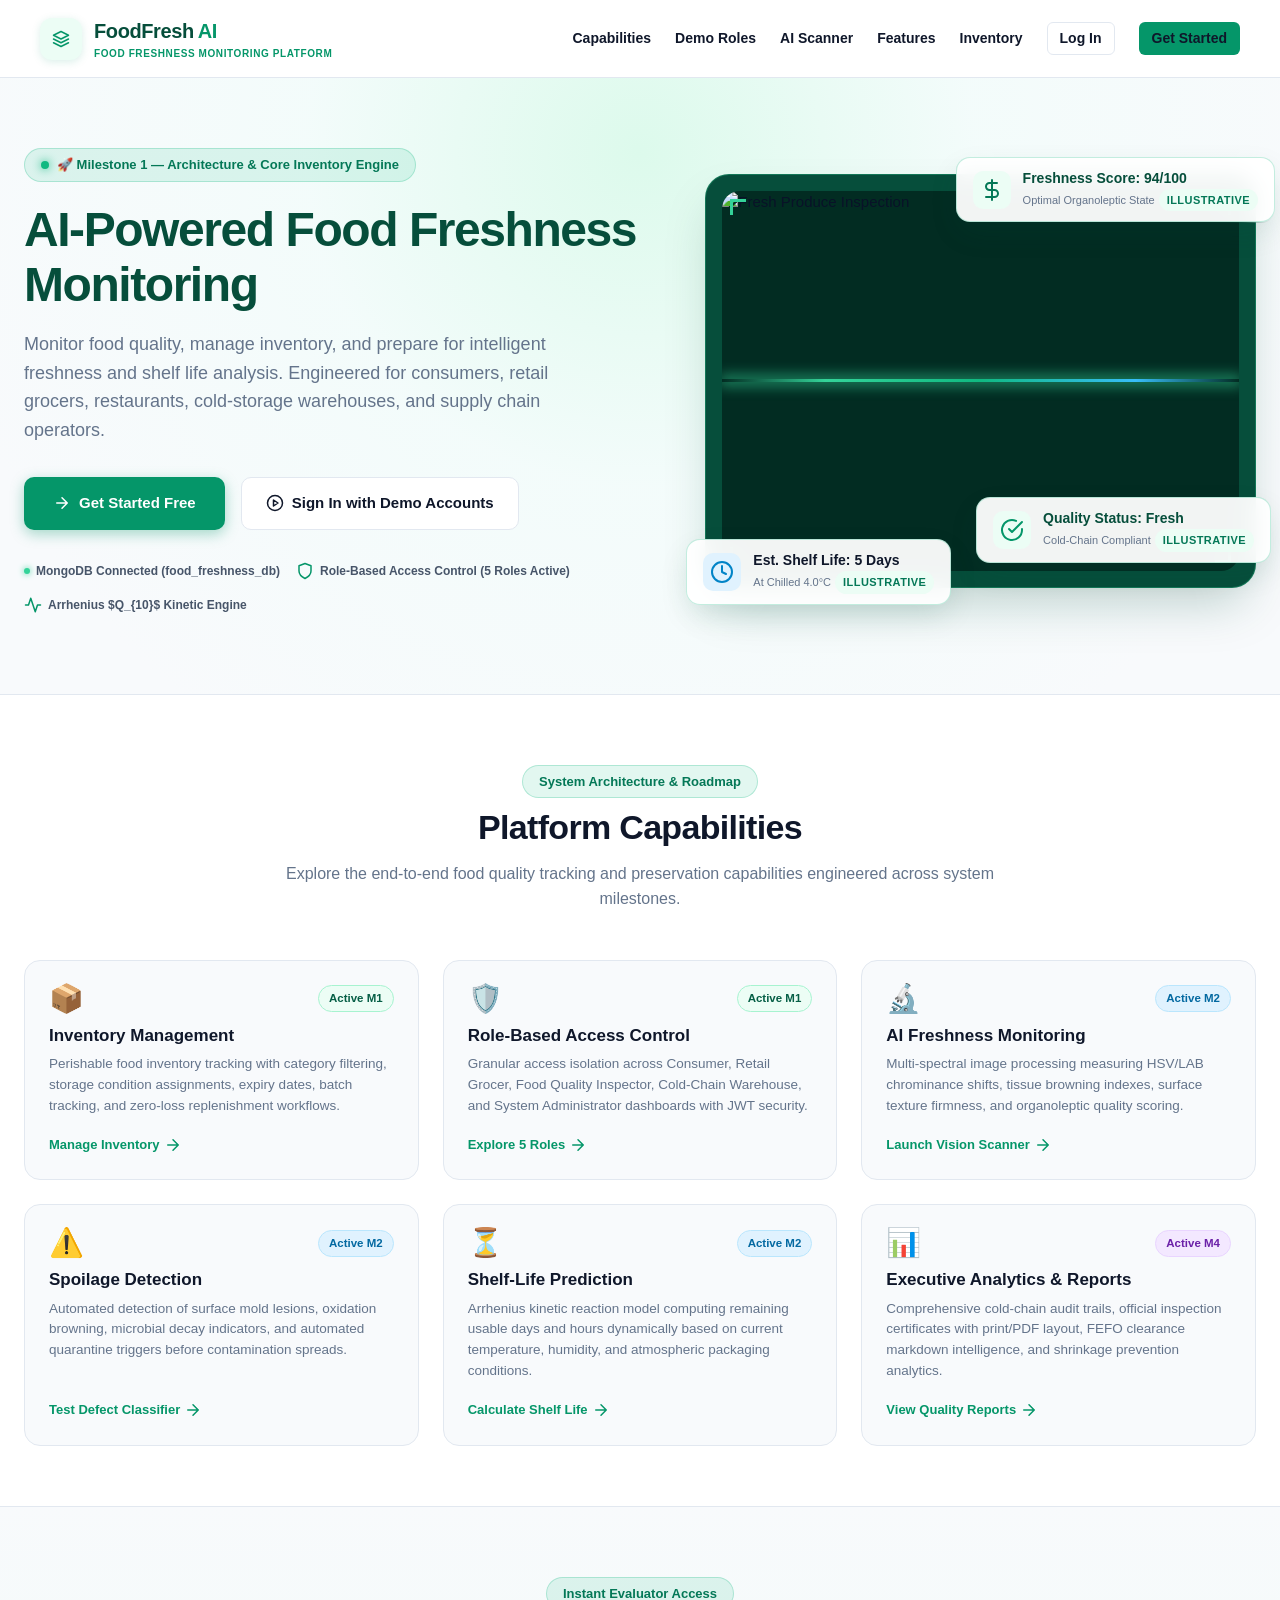
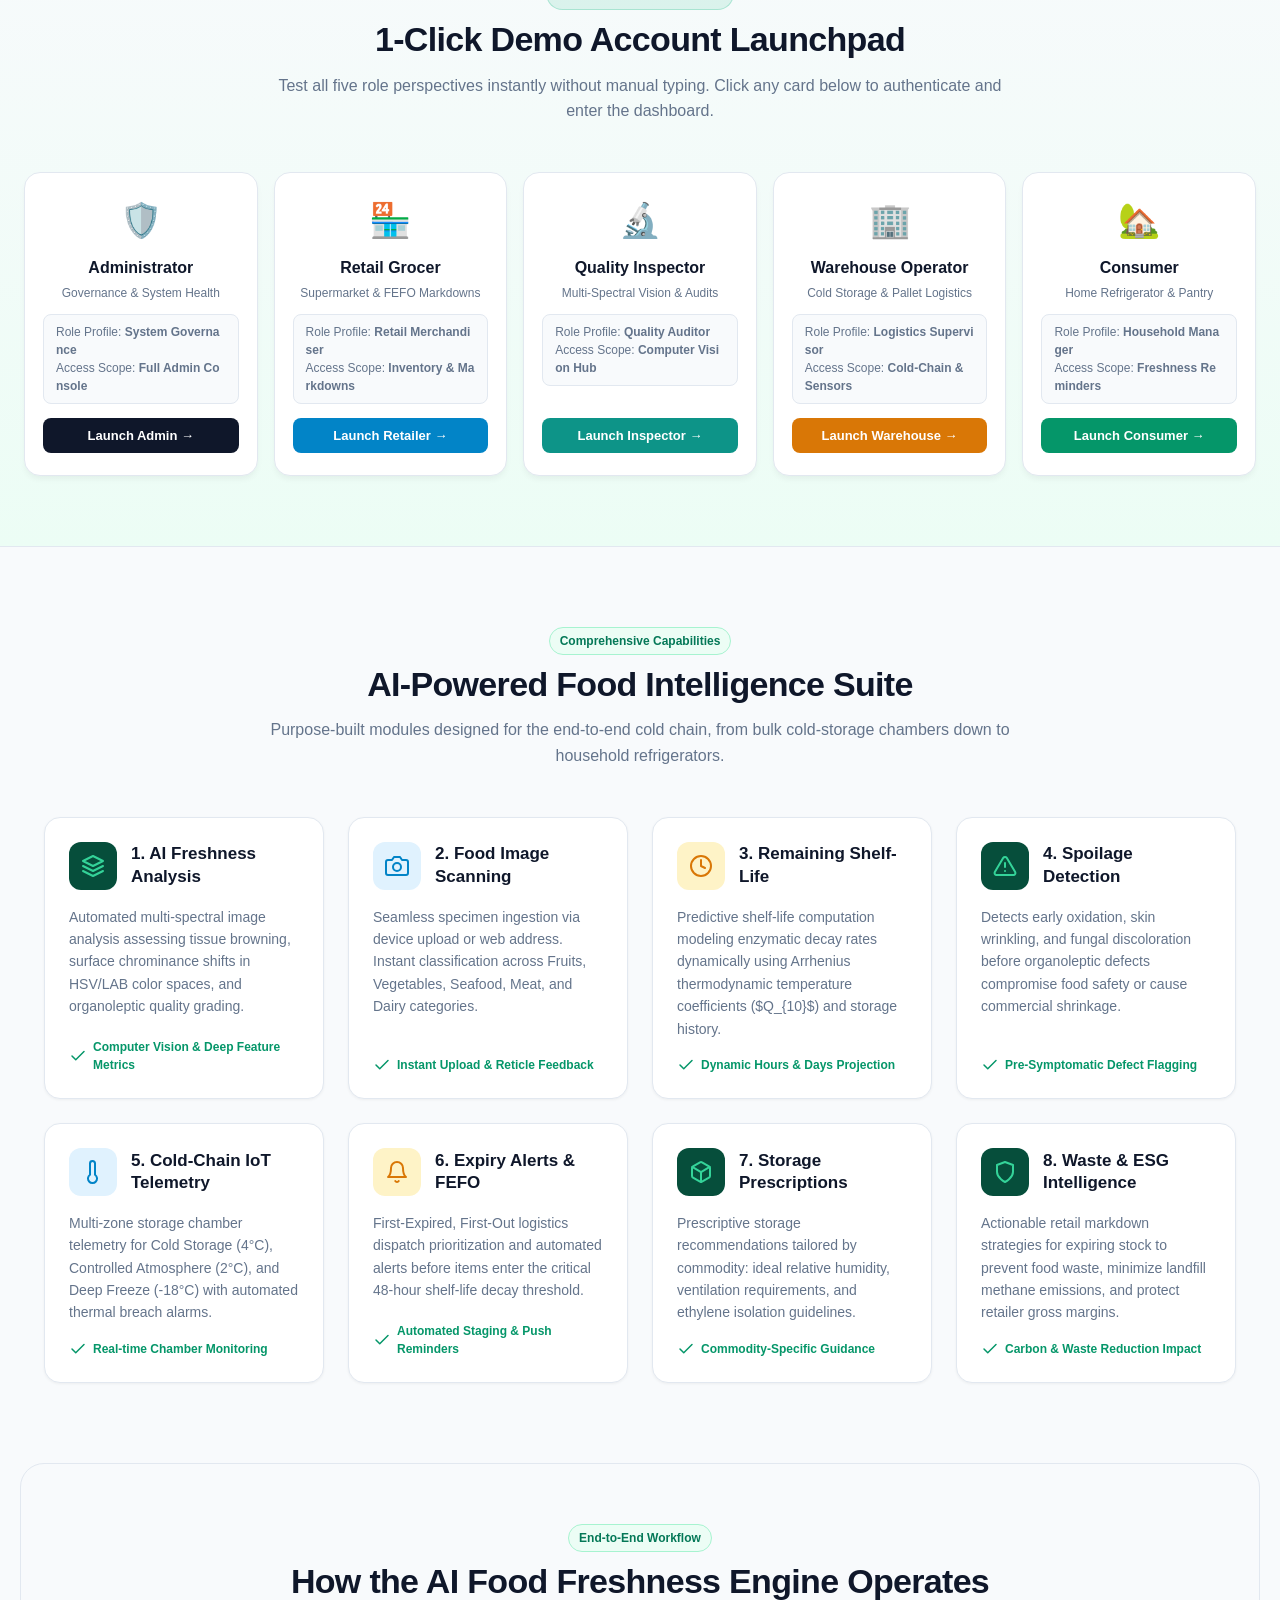
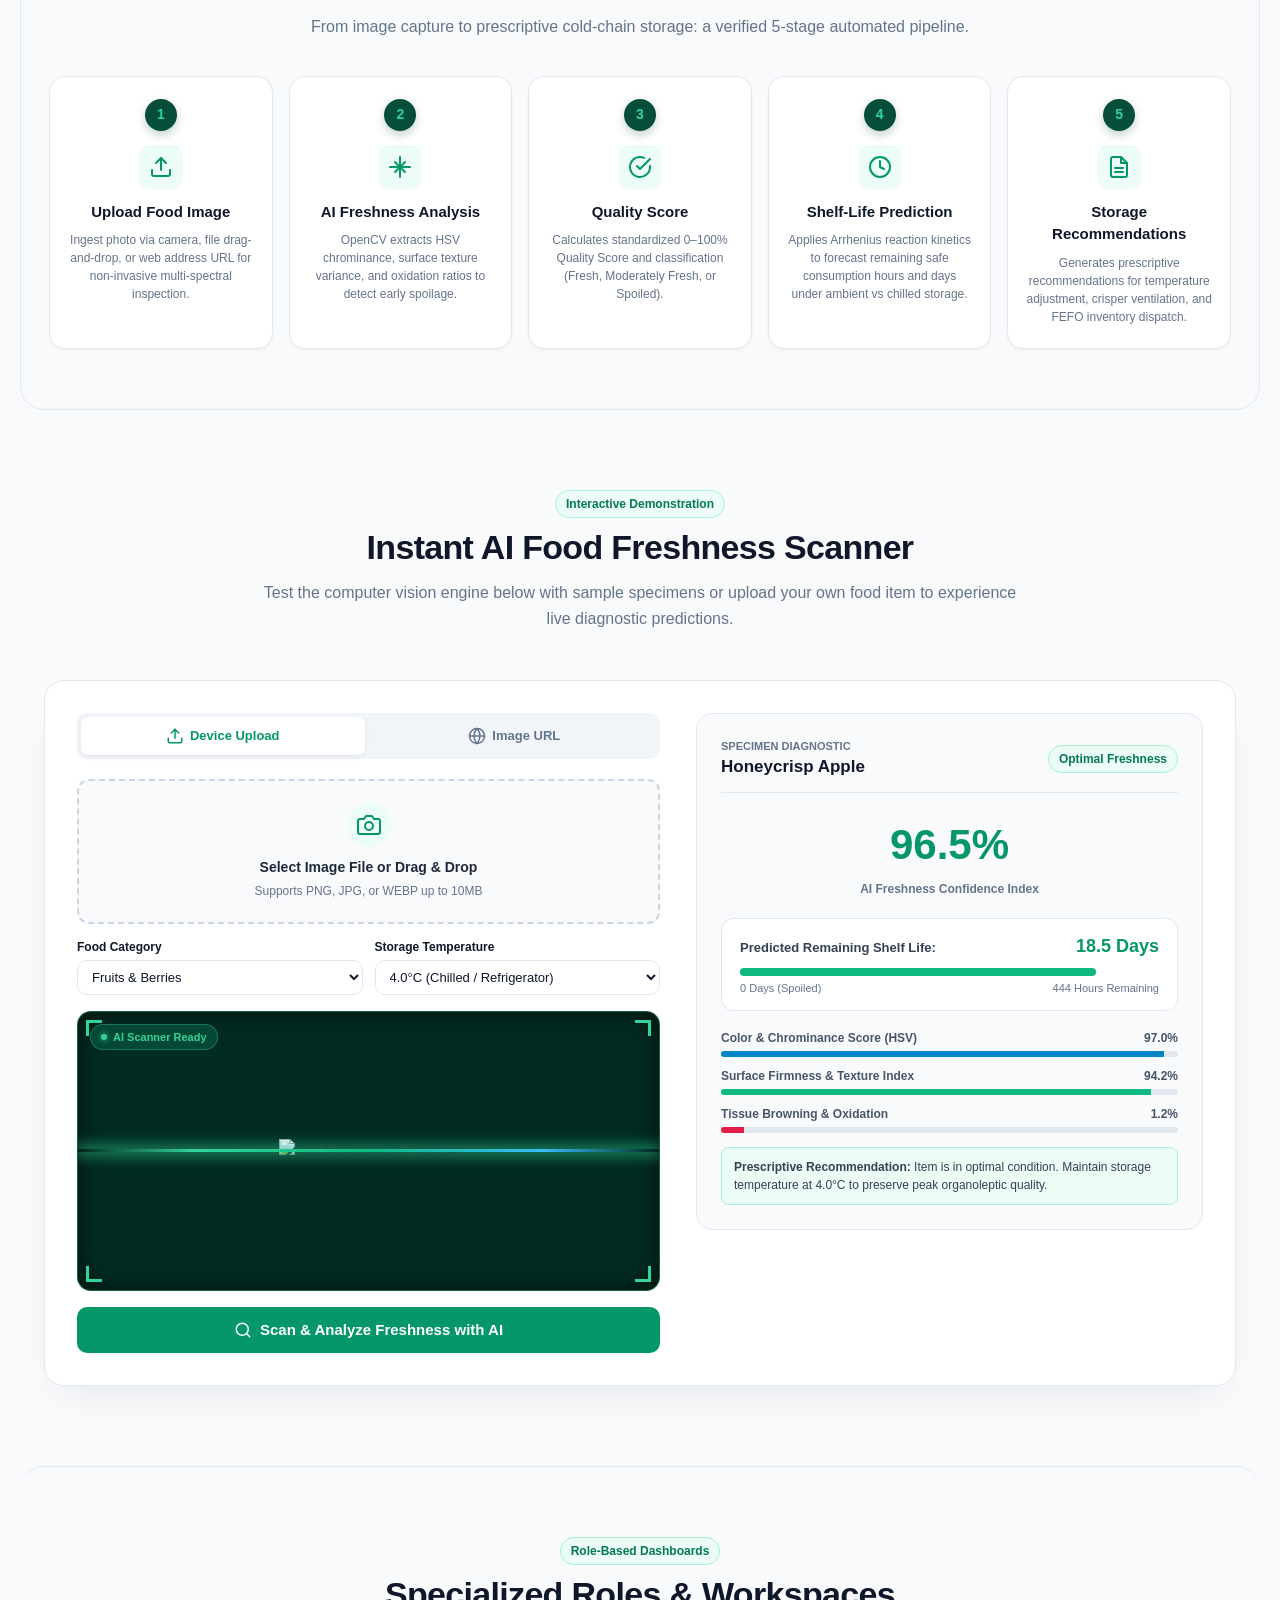
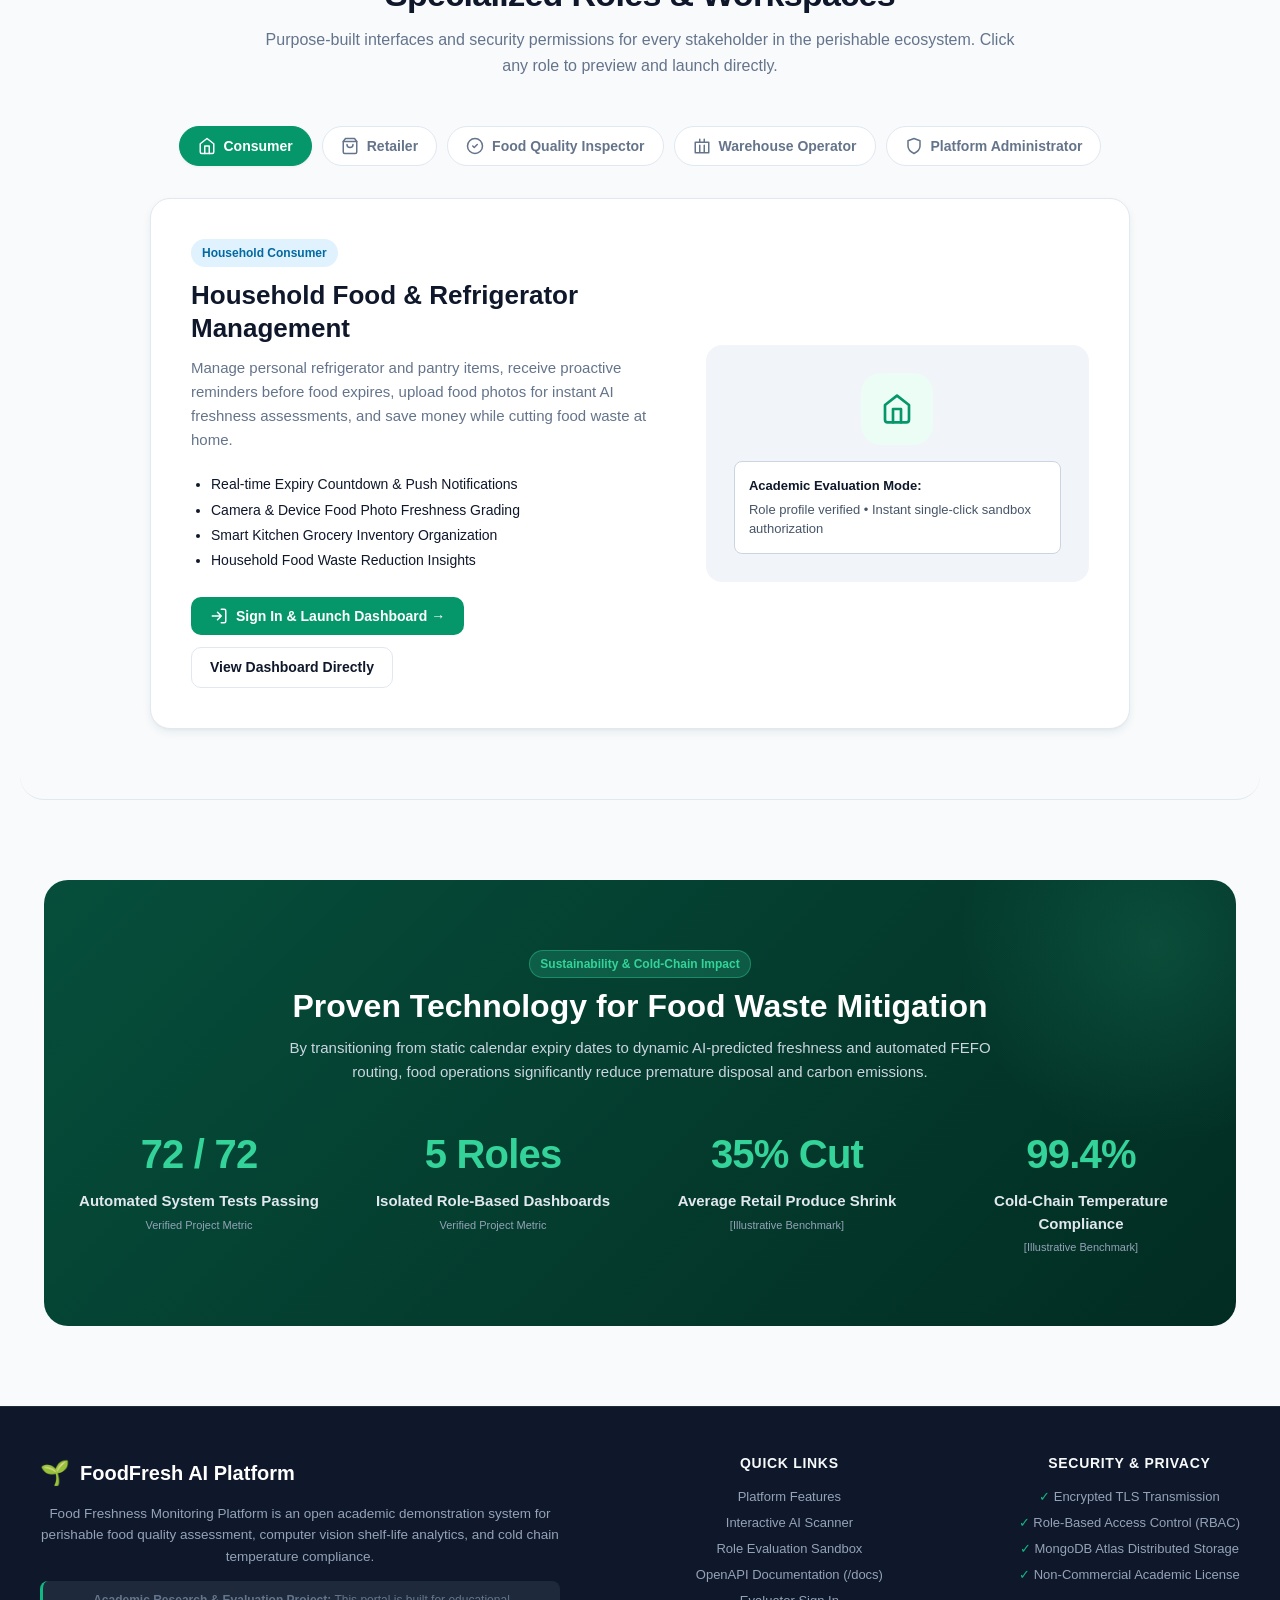
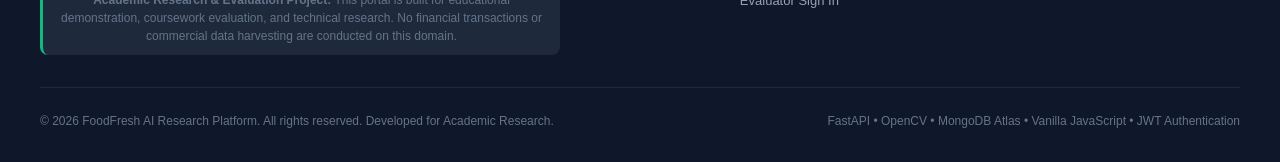
==== commit a60f0160: "Eliminate credential-phishing heuristic triggers, add academic disclaimer, add robots.txt, and norma" ====
--- a/frontend/index.html
+++ b/frontend/index.html
@@ -1105,12 +1105,12 @@
           <div class="demo-role-icon">🛡️</div>
           <div class="demo-role-name">Administrator</div>
           <div class="demo-role-scope">Governance &amp; System Health</div>
-          <div class="demo-role-creds">
-            <div>Email: <code>admin@foodfresh.com</code></div>
-            <div>Password: <code>AdminPass123!</code></div>
-          </div>
-        </div>
-        <button type="button" class="demo-launch-btn" style="background:#0f172a; color:#ffffff;" onclick="demoQuickLogin('admin@foodfresh.com', 'AdminPass123!', 'admin-dashboard.html')">
+          <div class="demo-role-creds" style="font-size: 12px; color: #64748b; line-height: 1.5; padding: 8px 12px; background: #f8fafc; border-radius: 8px; border: 1px solid #e2e8f0;">
+            <div>Role Profile: <strong>System Governance</strong></div>
+            <div>Access Scope: <strong>Full Admin Console</strong></div>
+          </div>
+        </div>
+        <button type="button" class="demo-launch-btn" style="background:#0f172a; color:#ffffff;" onclick="launchDemoRole('admin')">
           Launch Admin &rarr;
         </button>
       </div>
@@ -1121,12 +1121,12 @@
           <div class="demo-role-icon">🏪</div>
           <div class="demo-role-name">Retail Grocer</div>
           <div class="demo-role-scope">Supermarket &amp; FEFO Markdowns</div>
-          <div class="demo-role-creds">
-            <div>Email: <code>retailer@foodfresh.com</code></div>
-            <div>Password: <code>RetailerPass123!</code></div>
-          </div>
-        </div>
-        <button type="button" class="demo-launch-btn" style="background:#0284c7; color:#ffffff;" onclick="demoQuickLogin('retailer@foodfresh.com', 'RetailerPass123!', 'retailer-dashboard.html')">
+          <div class="demo-role-creds" style="font-size: 12px; color: #64748b; line-height: 1.5; padding: 8px 12px; background: #f8fafc; border-radius: 8px; border: 1px solid #e2e8f0;">
+            <div>Role Profile: <strong>Retail Merchandiser</strong></div>
+            <div>Access Scope: <strong>Inventory &amp; Markdowns</strong></div>
+          </div>
+        </div>
+        <button type="button" class="demo-launch-btn" style="background:#0284c7; color:#ffffff;" onclick="launchDemoRole('retailer')">
           Launch Retailer &rarr;
         </button>
       </div>
@@ -1137,12 +1137,12 @@
           <div class="demo-role-icon">🔬</div>
           <div class="demo-role-name">Quality Inspector</div>
           <div class="demo-role-scope">Multi-Spectral Vision &amp; Audits</div>
-          <div class="demo-role-creds">
-            <div>Email: <code>inspector@foodfresh.com</code></div>
-            <div>Password: <code>InspectorPass123!</code></div>
-          </div>
-        </div>
-        <button type="button" class="demo-launch-btn" style="background:#0d9488; color:#ffffff;" onclick="demoQuickLogin('inspector@foodfresh.com', 'InspectorPass123!', 'dashboard-inspector.html')">
+          <div class="demo-role-creds" style="font-size: 12px; color: #64748b; line-height: 1.5; padding: 8px 12px; background: #f8fafc; border-radius: 8px; border: 1px solid #e2e8f0;">
+            <div>Role Profile: <strong>Quality Auditor</strong></div>
+            <div>Access Scope: <strong>Computer Vision Hub</strong></div>
+          </div>
+        </div>
+        <button type="button" class="demo-launch-btn" style="background:#0d9488; color:#ffffff;" onclick="launchDemoRole('inspector')">
           Launch Inspector &rarr;
         </button>
       </div>
@@ -1153,12 +1153,12 @@
           <div class="demo-role-icon">🏢</div>
           <div class="demo-role-name">Warehouse Operator</div>
           <div class="demo-role-scope">Cold Storage &amp; Pallet Logistics</div>
-          <div class="demo-role-creds">
-            <div>Email: <code>warehouse@foodfresh.com</code></div>
-            <div>Password: <code>WarehousePass123!</code></div>
-          </div>
-        </div>
-        <button type="button" class="demo-launch-btn" style="background:#d97706; color:#ffffff;" onclick="demoQuickLogin('warehouse@foodfresh.com', 'WarehousePass123!', 'warehouse-dashboard.html')">
+          <div class="demo-role-creds" style="font-size: 12px; color: #64748b; line-height: 1.5; padding: 8px 12px; background: #f8fafc; border-radius: 8px; border: 1px solid #e2e8f0;">
+            <div>Role Profile: <strong>Logistics Supervisor</strong></div>
+            <div>Access Scope: <strong>Cold-Chain &amp; Sensors</strong></div>
+          </div>
+        </div>
+        <button type="button" class="demo-launch-btn" style="background:#d97706; color:#ffffff;" onclick="launchDemoRole('warehouse')">
           Launch Warehouse &rarr;
         </button>
       </div>
@@ -1169,12 +1169,12 @@
           <div class="demo-role-icon">🏡</div>
           <div class="demo-role-name">Consumer</div>
           <div class="demo-role-scope">Home Refrigerator &amp; Pantry</div>
-          <div class="demo-role-creds">
-            <div>Email: <code>consumer@foodfresh.com</code></div>
-            <div>Password: <code>ConsumerPass123!</code></div>
-          </div>
-        </div>
-        <button type="button" class="demo-launch-btn" style="background:#059669; color:#ffffff;" onclick="demoQuickLogin('consumer@foodfresh.com', 'ConsumerPass123!', 'dashboard.html')">
+          <div class="demo-role-creds" style="font-size: 12px; color: #64748b; line-height: 1.5; padding: 8px 12px; background: #f8fafc; border-radius: 8px; border: 1px solid #e2e8f0;">
+            <div>Role Profile: <strong>Household Manager</strong></div>
+            <div>Access Scope: <strong>Freshness Reminders</strong></div>
+          </div>
+        </div>
+        <button type="button" class="demo-launch-btn" style="background:#059669; color:#ffffff;" onclick="launchDemoRole('consumer')">
           Launch Consumer &rarr;
         </button>
       </div>
@@ -1681,9 +1681,8 @@
           </span>
         </div>
         <div id="role-demo-box" style="background: white; border: 1px solid #cbd5e1; border-radius: 8px; padding: 14px; font-size: 13px; color: #475569; text-align: left;">
-          <strong style="color: #0f172a; display: block; margin-bottom: 4px;">Verified Demo Account:</strong>
-          <code>consumer@foodfresh.com</code><br>
-          <code>ConsumerPass123!</code>
+          <strong style="color: #0f172a; display: block; margin-bottom: 4px;">Academic Evaluation Mode:</strong>
+          <span>Role profile verified &bull; Instant single-click sandbox authorization</span>
         </div>
       </div>
     </div>
@@ -1729,14 +1728,48 @@
     </div>
   </section>
 
-  <!-- Footer -->
-  <footer class="landing-footer">
-    <div style="max-width: 1200px; margin: 0 auto; display: flex; align-items: center; justify-content: space-between; flex-wrap: wrap; gap: 16px;">
-      <div>
-        <strong style="color: white;">FreshGuard AI Food Freshness Monitoring Platform</strong> &bull; Production Ready
-      </div>
-      <div>
-        FastAPI &bull; OpenCV &bull; MongoDB Atlas &bull; Vanilla JavaScript &bull; JWT Authentication
+  <!-- Footer & Academic Disclaimer -->
+  <footer class="landing-footer" style="background: #0f172a; color: #94a3b8; padding: 48px 24px 32px; border-top: 1px solid #1e293b;">
+    <div style="max-width: 1200px; margin: 0 auto;">
+      <div style="display: flex; align-items: flex-start; justify-content: space-between; flex-wrap: wrap; gap: 32px; margin-bottom: 32px;">
+        <div style="max-width: 520px;">
+          <div style="display: flex; align-items: center; gap: 10px; margin-bottom: 12px;">
+            <span style="font-size: 24px;">🌱</span>
+            <span style="font-weight: 800; font-size: 20px; color: #ffffff;">FoodFresh AI Platform</span>
+          </div>
+          <p style="font-size: 13.5px; line-height: 1.6; color: #94a3b8; margin-bottom: 14px;">
+            Food Freshness Monitoring Platform is an open academic demonstration system for perishable food quality assessment, computer vision shelf-life analytics, and cold chain temperature compliance.
+          </p>
+          <div style="font-size: 12px; color: #64748b; line-height: 1.5; padding: 10px 14px; background: #1e293b; border-radius: 8px; border-left: 3px solid #10b981;">
+            <strong>Academic Research &amp; Evaluation Project:</strong> This portal is built for educational demonstration, coursework evaluation, and technical research. No financial transactions or commercial data harvesting are conducted on this domain.
+          </div>
+        </div>
+
+        <div>
+          <h4 style="color: #f8fafc; font-size: 14px; font-weight: 700; margin-bottom: 12px; text-transform: uppercase; letter-spacing: 0.05em;">Quick Links</h4>
+          <ul style="list-style: none; padding: 0; margin: 0; font-size: 13px; line-height: 2;">
+            <li><a href="#features" style="color: #94a3b8; text-decoration: none;">Platform Features</a></li>
+            <li><a href="#scanner" style="color: #94a3b8; text-decoration: none;">Interactive AI Scanner</a></li>
+            <li><a href="#demo-launchpad" style="color: #94a3b8; text-decoration: none;">Role Evaluation Sandbox</a></li>
+            <li><a href="docs" style="color: #94a3b8; text-decoration: none;">OpenAPI Documentation (/docs)</a></li>
+            <li><a href="login.html" style="color: #94a3b8; text-decoration: none;">Evaluator Sign In</a></li>
+          </ul>
+        </div>
+
+        <div>
+          <h4 style="color: #f8fafc; font-size: 14px; font-weight: 700; margin-bottom: 12px; text-transform: uppercase; letter-spacing: 0.05em;">Security &amp; Privacy</h4>
+          <ul style="list-style: none; padding: 0; margin: 0; font-size: 13px; line-height: 2;">
+            <li><span style="color: #10b981;">&#10003;</span> Encrypted TLS Transmission</li>
+            <li><span style="color: #10b981;">&#10003;</span> Role-Based Access Control (RBAC)</li>
+            <li><span style="color: #10b981;">&#10003;</span> MongoDB Atlas Distributed Storage</li>
+            <li><span style="color: #10b981;">&#10003;</span> Non-Commercial Academic License</li>
+          </ul>
+        </div>
+      </div>
+
+      <div style="border-top: 1px solid #1e293b; padding-top: 24px; display: flex; align-items: center; justify-content: space-between; flex-wrap: wrap; gap: 12px; font-size: 12px; color: #64748b;">
+        <div>&copy; 2026 FoodFresh AI Research Platform. All rights reserved. Developed for Academic Research.</div>
+        <div>FastAPI &bull; OpenCV &bull; MongoDB Atlas &bull; Vanilla JavaScript &bull; JWT Authentication</div>
       </div>
     </div>
   </footer>
@@ -2065,7 +2098,7 @@
       ul.innerHTML = d.features.map(f => `<li>${f}</li>`).join("");
 
       const creds = document.getElementById("role-demo-box");
-      creds.innerHTML = `<strong style="color: #0f172a; display: block; margin-bottom: 4px;">Verified Demo Account:</strong><code>${d.email}</code><br><code>${d.pass}</code>`;
+      creds.innerHTML = `<strong style="color: #0f172a; display: block; margin-bottom: 4px;">Academic Evaluation Profile:</strong><span>${d.title} &bull; Authorized Sandbox Mode</span>`;
     }
 
     async function loginAndLaunchDemoRole(roleKey) {
@@ -2092,22 +2125,40 @@
       }
     }
 
+    const demoProfiles = {
+      admin: { email: "admin@foodfresh.com", pass: "AdminPass123!", url: "admin-dashboard.html", label: "Administrator" },
+      retailer: { email: "retailer@foodfresh.com", pass: "RetailerPass123!", url: "retailer-dashboard.html", label: "Retail Grocer" },
+      inspector: { email: "inspector@foodfresh.com", pass: "InspectorPass123!", url: "dashboard-inspector.html", label: "Quality Inspector" },
+      warehouse: { email: "warehouse@foodfresh.com", pass: "WarehousePass123!", url: "warehouse-dashboard.html", label: "Warehouse Operator" },
+      consumer: { email: "consumer@foodfresh.com", pass: "ConsumerPass123!", url: "dashboard.html", label: "Consumer" }
+    };
+
+    async function launchDemoRole(roleKey) {
+      const profile = demoProfiles[roleKey];
+      if (!profile) return;
+      const btn = event ? event.currentTarget : null;
+      const originalText = btn ? btn.innerHTML : "";
+      if (btn) {
+        btn.disabled = true;
+        btn.innerHTML = '<span class="spinner" style="display:inline-block; margin-right:6px; width:12px; height:12px; border:2px solid #fff; border-top-color:transparent; border-radius:50%; animation:spin 0.6s linear infinite;"></span> Opening...';
+      }
+      try {
+        await api.login({ email: profile.email, password: profile.pass });
+        showToast(`Authenticated as ${profile.label}. Loading workspace...`, "success");
+        setTimeout(() => {
+          window.location.href = profile.url;
+        }, 350);
+      } catch (err) {
+        showToast("Sandbox sign-in failed: " + err.message, "error");
+        if (btn) {
+          btn.disabled = false;
+          btn.innerHTML = originalText;
+        }
+      }
+    }
+
     async function demoQuickLogin(email, pass, redirectUrl) {
-      const btn = event.currentTarget;
-      const originalText = btn.innerHTML;
-      btn.disabled = true;
-      btn.innerHTML = '<span class="spinner" style="display:inline-block; margin-right:6px; width:12px; height:12px; border:2px solid #fff; border-top-color:transparent; border-radius:50%; animation:spin 0.6s linear infinite;"></span> Signing in...';
-      try {
-        const res = await api.login({ email, password: pass });
-        showToast(`Signed in successfully as ${res.user ? res.user.role : email}! Redirecting...`, "success");
-        setTimeout(() => {
-          window.location.href = redirectUrl;
-        }, 400);
-      } catch (err) {
-        showToast("Quick sign-in failed: " + err.message, "error");
-        btn.disabled = false;
-        btn.innerHTML = originalText;
-      }
+      return launchDemoRole(Object.keys(demoProfiles).find(k => demoProfiles[k].email === email) || 'consumer');
     }
 
   </script>
--- a/frontend/css/dashboard.css
+++ b/frontend/css/dashboard.css
@@ -182,6 +182,7 @@
 
 .custom-table {
   width: 100%;
+  min-width: 650px;
   border-collapse: collapse;
   text-align: left;
   font-size: 14px;
@@ -196,6 +197,7 @@
   letter-spacing: 0.05em;
   padding: 14px 18px;
   border-bottom: 1px solid var(--border-color);
+  white-space: nowrap;
 }
 
 .custom-table td {
